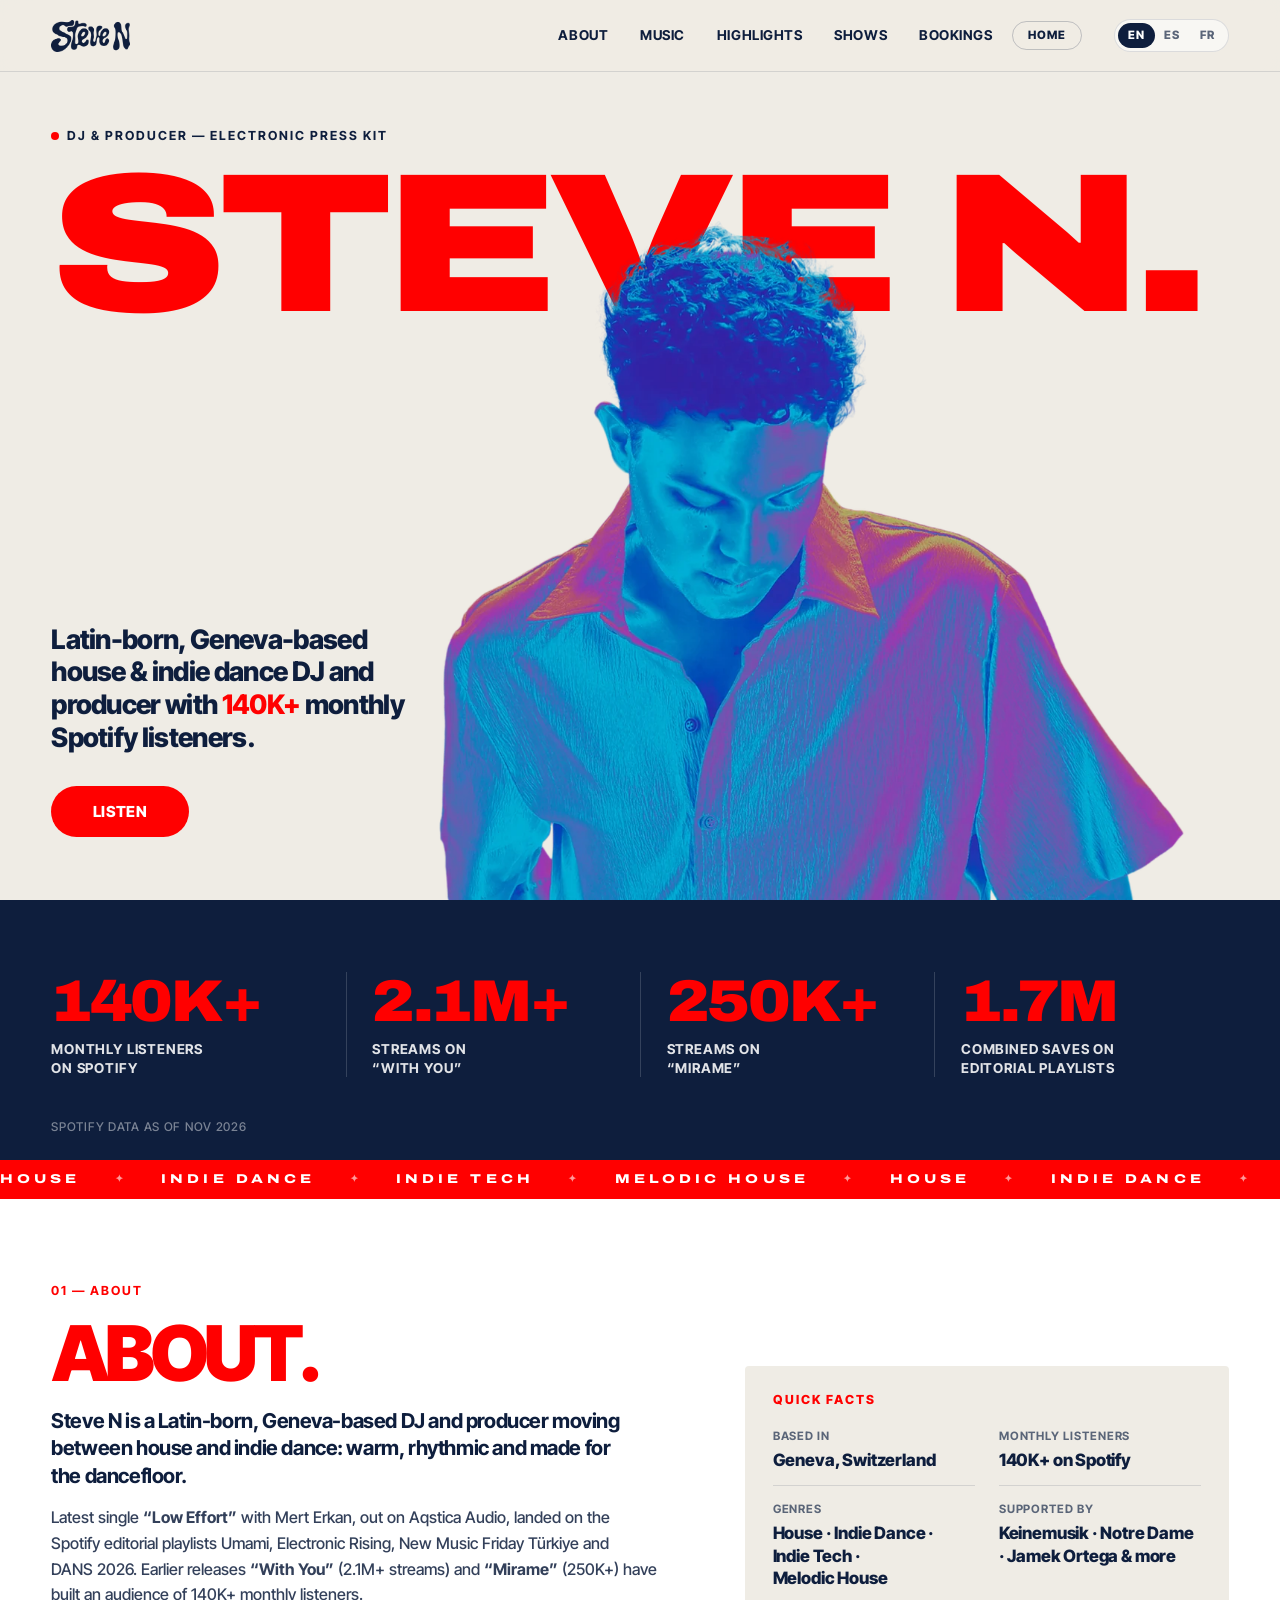
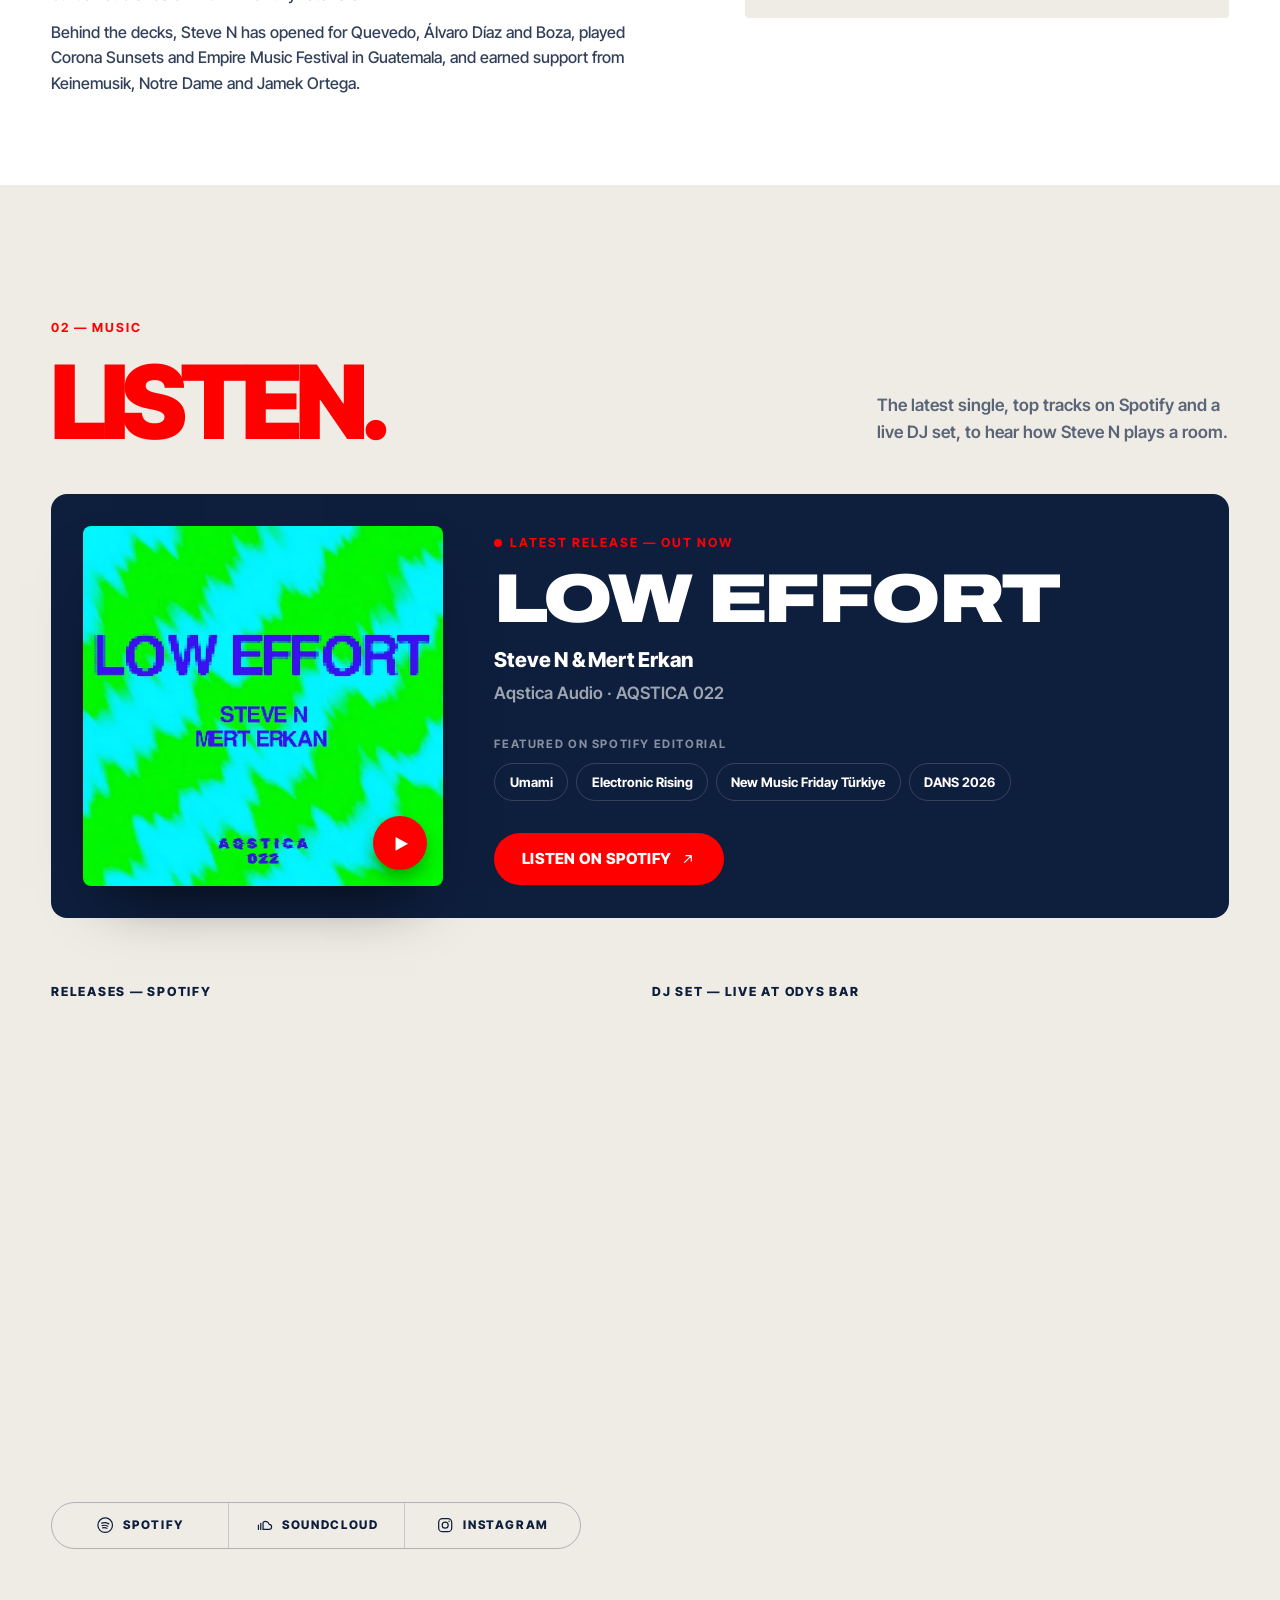
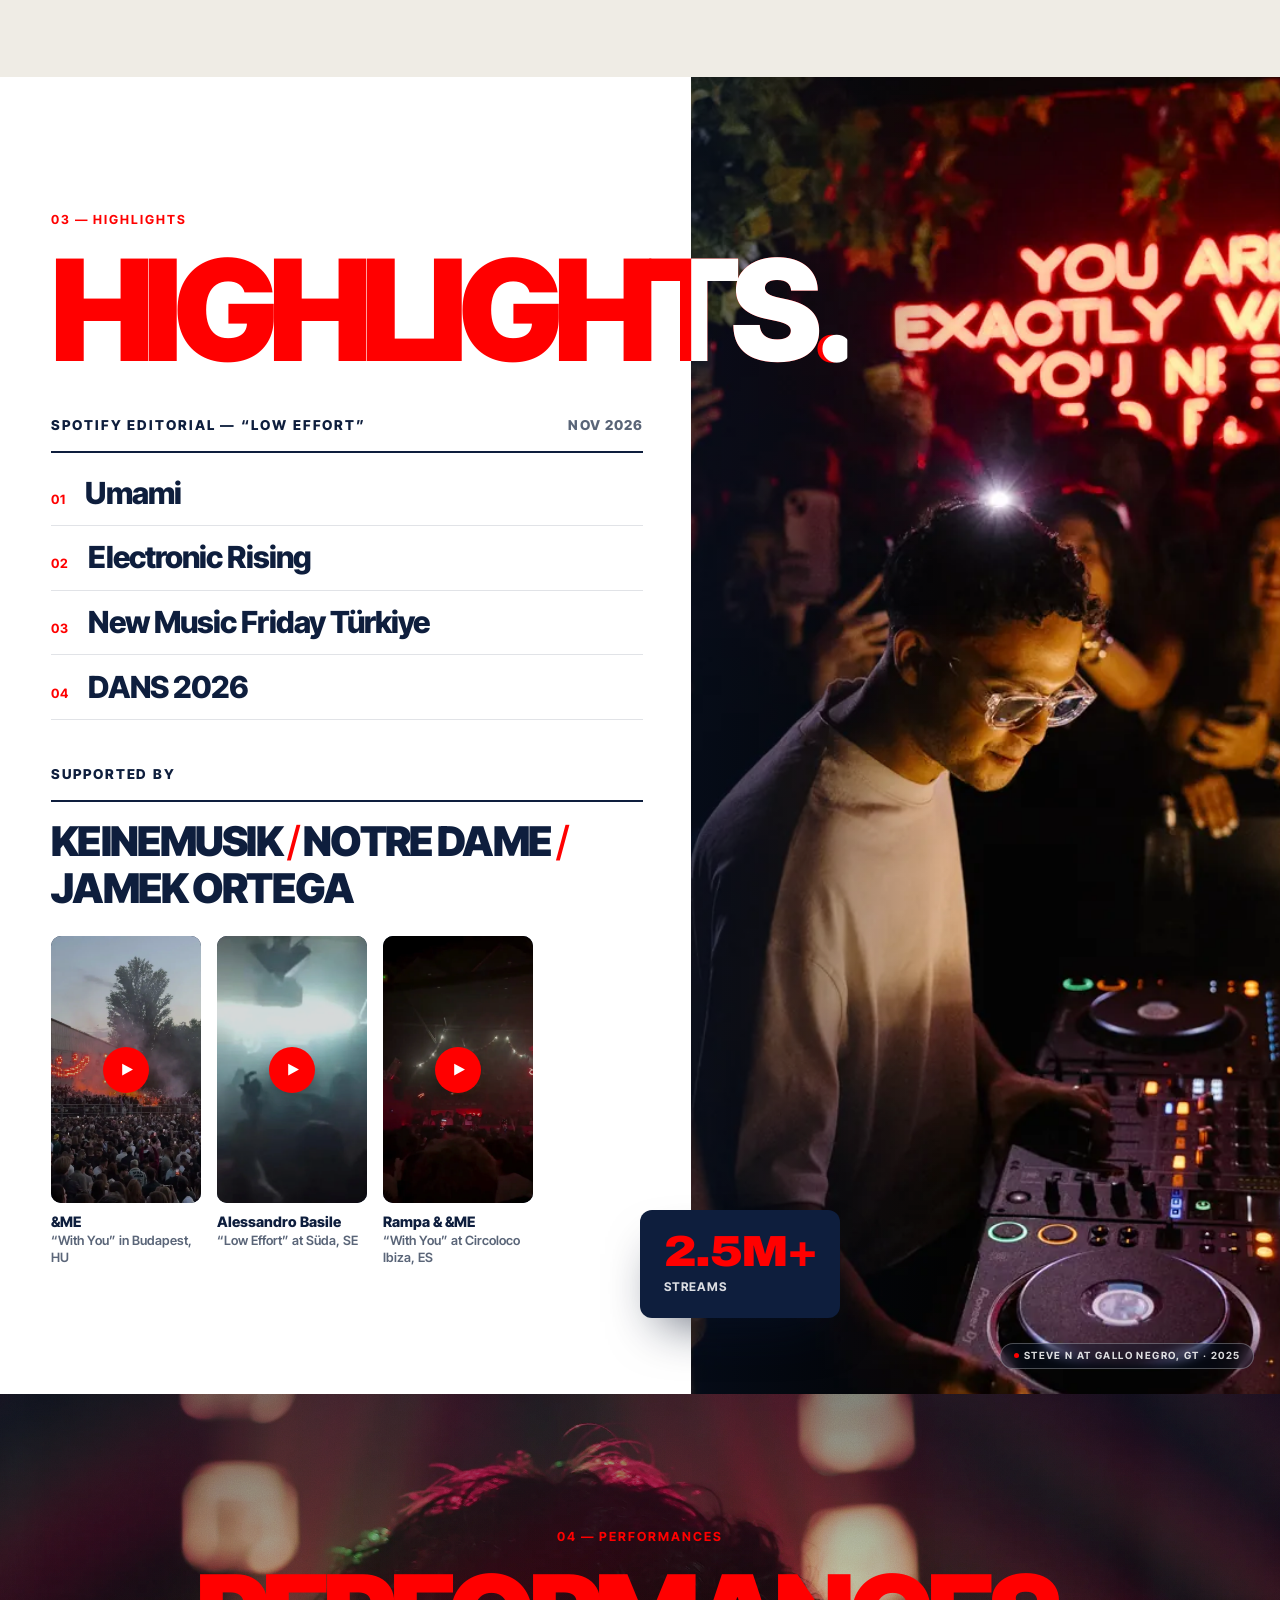
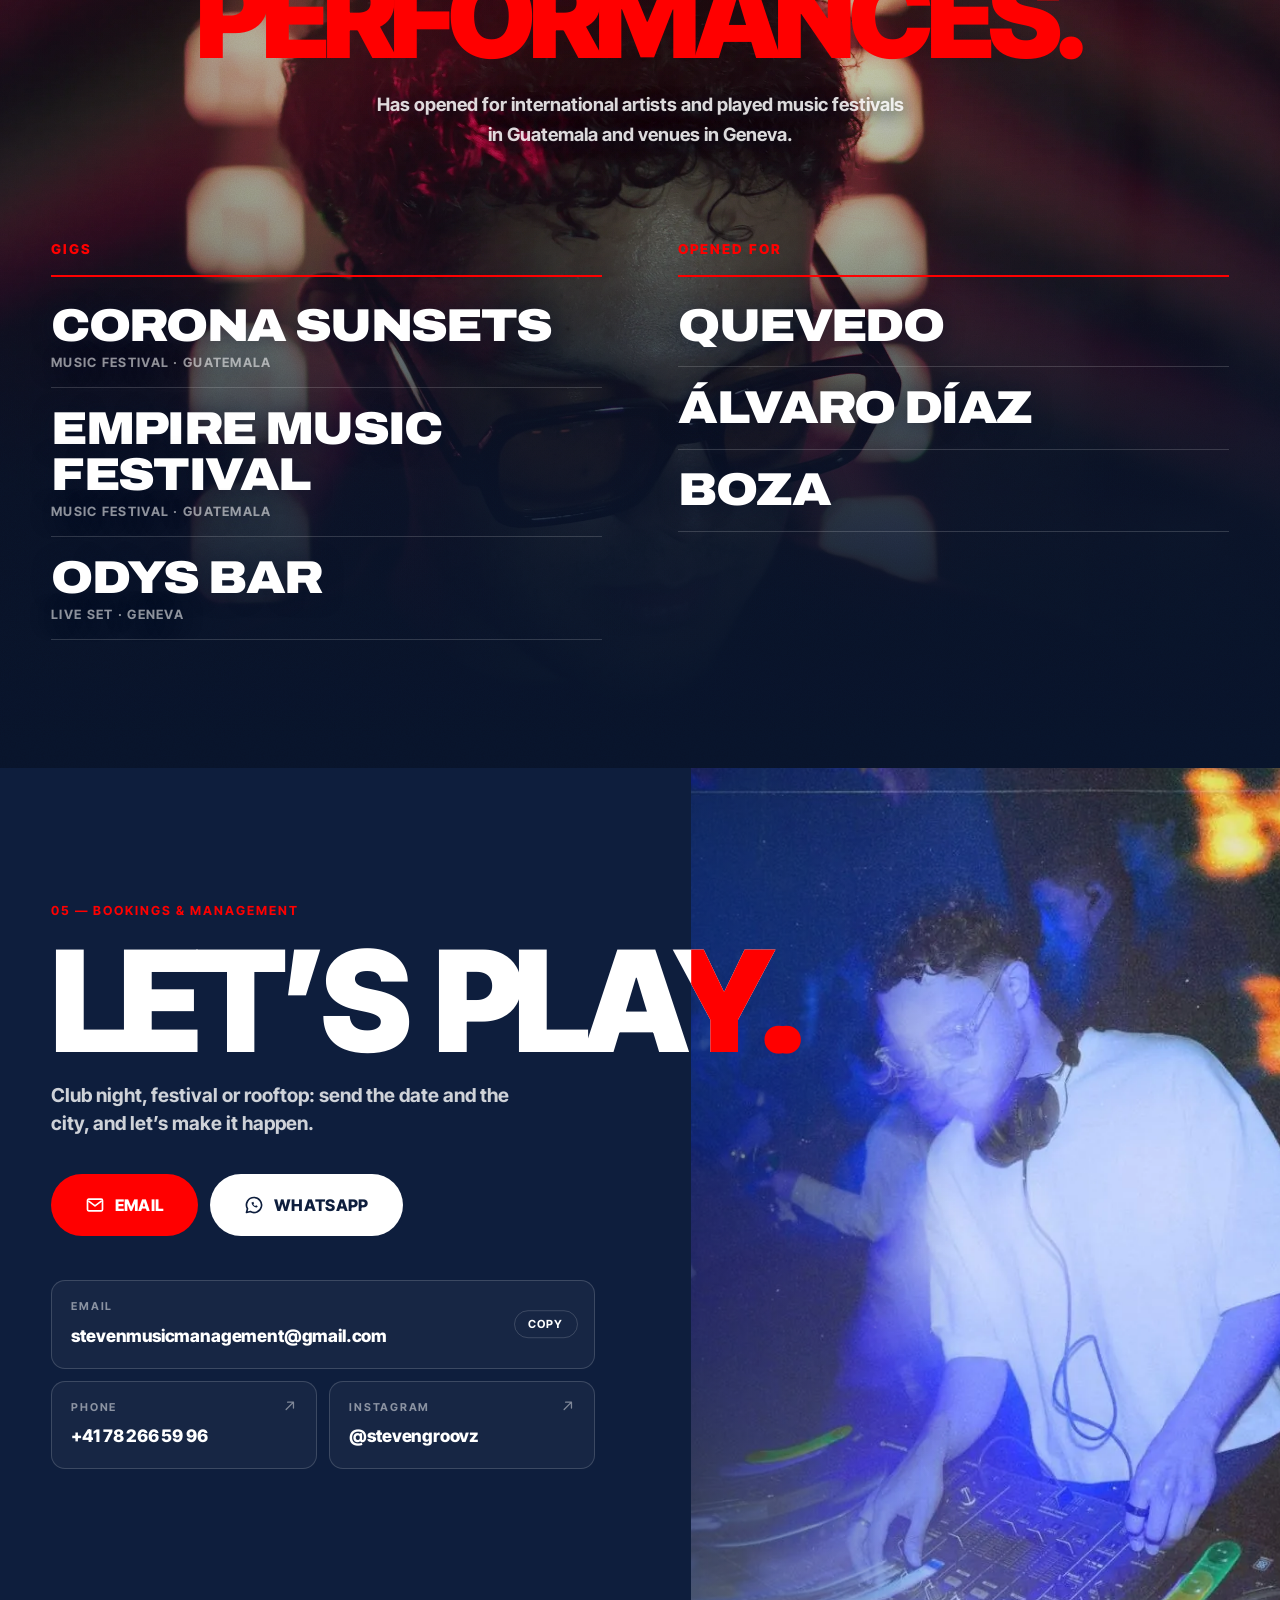
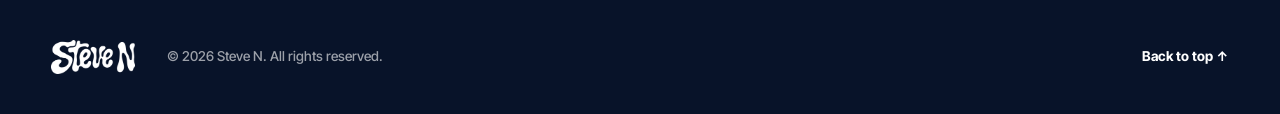
==== presskit/index.html @ b2707811 "Add files via upload" ====
<!doctype html>
<html lang="en">
<head>
  <meta charset="utf-8">
  <meta name="viewport" content="width=device-width, initial-scale=1">
  <title>Steve N — DJ &amp; Producer</title>
  <meta name="description" content="Steve N is a Latin-born, Geneva-based house &amp; indie dance DJ and producer with 140K+ monthly Spotify listeners. Press kit and bookings.">
  <meta name="theme-color" content="#0E1E3D">

  <!-- Social share preview -->
  <meta property="og:type" content="website">
  <meta property="og:title" content="Steve N — DJ &amp; Producer">
  <meta property="og:description" content="Latin-born, Geneva-based house &amp; indie dance DJ and producer. 140K+ monthly Spotify listeners. Bookings open.">
  <!-- After publishing, change og:image and twitter:image to the full address, e.g. https://your-domain.com/assets/img/og-steve-n.jpg -->
  <meta property="og:image" content="../assets/img/og-steve-n.jpg">
  <meta property="og:image:width" content="1200">
  <meta property="og:image:height" content="630">
  <meta name="twitter:card" content="summary_large_image">
  <meta name="twitter:image" content="../assets/img/og-steve-n.jpg">

  <link rel="icon" href="../favicon.ico" sizes="48x48">
  <link rel="icon" type="image/png" sizes="32x32" href="../assets/icons/favicon-32.png">
  <link rel="apple-touch-icon" href="../assets/icons/apple-touch-icon.png">

  <link rel="preconnect" href="https://fonts.googleapis.com">
  <link rel="preconnect" href="https://fonts.gstatic.com" crossorigin>
  <link href="https://fonts.googleapis.com/css2?family=Archivo:wdth,wght@100..125,800..900&family=Inter+Tight:wght@500;600;700;800;900&display=swap" rel="stylesheet">
  <!-- Start loading the hero photo right away (largest image on first screen) -->
  <link rel="preload" as="image" href="../assets/img/hero-cutout.webp"
        imagesrcset="../assets/img/hero-cutout-1000.webp 1000w, ../assets/img/hero-cutout-1400.webp 1400w, ../assets/img/hero-cutout.webp 1874w"
        imagesizes="(max-width: 900px) 92vw, 55vw" fetchpriority="high">
  <link rel="stylesheet" href="../css/style.css?v=33">
</head>
<body>

  <!-- ============ NAV ============ -->
  <header class="nav">
    <div class="nav__inner">
      <a href="#top" class="nav__logo" aria-label="Steve N — back to top">
        <img src="../assets/logo/steve-n-logo-navy.webp" alt="Steve N" width="480" height="194">
      </a>
      <nav class="nav__links" aria-label="Main">
        <a href="#about" data-i18n="nav.about">About</a>
        <a href="#music" data-i18n="nav.music">Music</a>
        <a href="#highlights" data-i18n="nav.highlights">Highlights</a>
        <a href="#performances" data-i18n="nav.shows">Shows</a>
        <a href="#booking" data-i18n="nav.booking">Bookings</a>
      </nav>
      <!-- Back to the fan homepage -->
      <a href="../" class="nav__pill" data-i18n="pk.home">Home</a>
      <!-- Language switcher (translations live in ../js/i18n.js) -->
      <div class="lang" role="group" aria-label="Language">
        <button type="button" data-lang="en" aria-pressed="true">EN</button>
        <button type="button" data-lang="es" aria-pressed="false">ES</button>
        <button type="button" data-lang="fr" aria-pressed="false">FR</button>
      </div>
    </div>
  </header>

  <main id="top">

    <!-- ============ HERO ============ -->
    <section class="hero">
      <div class="hero__inner">
        <p class="eyebrow hero__eyebrow" data-i18n="hero.eyebrow"><span class="dot"></span>DJ &amp; Producer — Electronic Press Kit</p>
        <h1 class="hero__title">Steve&nbsp;N<span class="red">.</span></h1>

        <!-- Transparent cut-out, sits in front of the name -->
        <img class="hero__photo" src="../assets/img/hero-cutout.webp"
             srcset="../assets/img/hero-cutout-1000.webp 1000w, ../assets/img/hero-cutout-1400.webp 1400w, ../assets/img/hero-cutout.webp 1874w"
             sizes="(max-width: 900px) 92vw, 55vw"
             alt="Portrait of Steve N" width="1874" height="1706" fetchpriority="high">

        <div class="hero__bottom">
          <div class="hero__copy">
            <p class="hero__lead" data-i18n="hero.lead">
              Latin-born, Geneva-based <strong>house &amp; indie dance</strong> DJ and producer
              with <span class="red">140K+</span> monthly Spotify listeners.
            </p>
            <div class="hero__ctas">
              <a href="#music" class="btn btn--red" data-i18n="hero.listen">Listen</a>
            </div>
          </div>
        </div>
      </div>
    </section>

    <!-- ============ KEY NUMBERS ============ -->
    <section class="stats" aria-label="Key numbers">
      <div class="container stats__grid">
        <div class="stat">
          <span class="stat__num">140K+</span>
          <span class="stat__label" data-i18n="stats.1">Monthly listeners on Spotify</span>
        </div>
        <div class="stat">
          <span class="stat__num">2.1M+</span>
          <span class="stat__label" data-i18n="stats.2">Streams on “With&nbsp;You”</span>
        </div>
        <div class="stat">
          <span class="stat__num">250K+</span>
          <span class="stat__label" data-i18n="stats.3">Streams on “Mirame”</span>
        </div>
        <div class="stat">
          <span class="stat__num">1.7M</span>
          <span class="stat__label" data-i18n="stats.4">Combined saves on editorial playlists</span>
        </div>
      </div>
      <p class="container stats__note" data-i18n="stats.note">Spotify data as of Nov 2026</p>
    </section>

    <!-- ============ MARQUEE (genres) — both groups must stay identical for a seamless loop ============ -->
    <div class="marquee" aria-hidden="true">
      <div class="marquee__track">
        <div class="marquee__group">
          <span>House</span><i>✦</i><span>Indie Dance</span><i>✦</i><span>Indie Tech</span><i>✦</i><span>Melodic House</span><i>✦</i>
          <span>House</span><i>✦</i><span>Indie Dance</span><i>✦</i><span>Indie Tech</span><i>✦</i><span>Melodic House</span><i>✦</i>
        </div>
        <div class="marquee__group">
          <span>House</span><i>✦</i><span>Indie Dance</span><i>✦</i><span>Indie Tech</span><i>✦</i><span>Melodic House</span><i>✦</i>
          <span>House</span><i>✦</i><span>Indie Dance</span><i>✦</i><span>Indie Tech</span><i>✦</i><span>Melodic House</span><i>✦</i>
        </div>
      </div>
    </div>

    <!-- ============ ABOUT ============ -->
    <section class="section section--white section--compact" id="about">
      <div class="container about">
        <div class="about__text reveal">
          <p class="eyebrow" data-i18n="about.eyebrow">01 — About</p>
          <h2 class="title" data-i18n="about.title">About<span class="red">.</span></h2>
          <p class="lead" data-i18n="about.lead">
            Steve N is a Latin-born, Geneva-based DJ and producer moving between
            house and indie dance: warm, rhythmic and made for the dancefloor.
          </p>
          <p data-i18n="about.p1">
            Latest single <strong>“Low Effort”</strong> with Mert Erkan, out on Aqstica Audio, landed on
            the Spotify editorial playlists Umami, Electronic Rising, New Music Friday Türkiye and
            DANS&nbsp;2026. Earlier releases <strong>“With You”</strong> (2.1M+ streams) and
            <strong>“Mirame”</strong> (250K+) have built an audience of 140K+ monthly listeners.
          </p>
          <p data-i18n="about.p2">
            Behind the decks, Steve N has opened for Quevedo, Álvaro Díaz and Boza, played
            Corona Sunsets and Empire Music Festival in Guatemala, and earned support from
            Keinemusik, Notre Dame and Jamek Ortega.
          </p>
        </div>

        <aside class="facts reveal" aria-label="Quick facts">
          <p class="facts__head" data-i18n="facts.head">Quick facts</p>
          <dl>
            <div><dt data-i18n="facts.based">Based in</dt><dd data-i18n="facts.basedV">Geneva, Switzerland</dd></div>
            <div><dt data-i18n="facts.listeners">Monthly listeners</dt><dd data-i18n="facts.listenersV">140K+ on Spotify</dd></div>
            <div><dt data-i18n="facts.genres">Genres</dt><dd>House · Indie&nbsp;Dance · Indie&nbsp;Tech · Melodic&nbsp;House</dd></div>
            <div><dt data-i18n="facts.support">Supported by</dt><dd data-i18n="facts.supportV">Keinemusik · Notre&nbsp;Dame · Jamek&nbsp;Ortega &amp;&nbsp;more</dd></div>
          </dl>
        </aside>
      </div>
    </section>

    <!-- ============ MUSIC ============ -->
    <section class="section section--cream" id="music">
      <div class="container">
        <div class="section-head reveal">
          <div>
            <p class="eyebrow" data-i18n="music.eyebrow">02 — Music</p>
            <h2 class="title" data-i18n="music.title">Listen<span class="red">.</span></h2>
          </div>
          <p class="section-head__aside" data-i18n="music.aside">The latest single, top tracks on Spotify and a live DJ set, to hear how Steve N plays a room.</p>
        </div>

        <!-- Latest release -->
        <article class="release reveal">
          <a class="release__art" href="https://open.spotify.com/track/1wea00ieN9teG7W91s9bau" target="_blank" rel="noopener" aria-label="Play “Low Effort” on Spotify">
            <img src="../assets/img/low-effort-artwork.webp" alt="“Low Effort” single artwork — Steve N, Mert Erkan, Aqstica 022" width="640" height="640" loading="lazy" decoding="async">
            <span class="release__play" aria-hidden="true"><svg viewBox="0 0 24 24"><path d="M3.5 2.65 20.5 12 3.5 21.35Z"/></svg></span>
          </a>
          <div class="release__info">
            <p class="eyebrow" data-i18n="rel.eyebrow"><span class="dot"></span>Latest release — Out now</p>
            <h3 class="release__title">Low Effort</h3>
            <p class="release__artists">Steve N &amp; Mert Erkan</p>
            <p class="release__label">Aqstica Audio · AQSTICA 022</p>
            <p class="release__k" data-i18n="rel.k">Featured on Spotify editorial</p>
            <ul class="release__playlists">
              <li>Umami</li>
              <li>Electronic Rising</li>
              <li>New Music Friday Türkiye</li>
              <li>DANS 2026</li>
            </ul>
            <a class="btn btn--red" href="https://open.spotify.com/track/1wea00ieN9teG7W91s9bau" target="_blank" rel="noopener" data-i18n="rel.btn">Listen on Spotify <svg class="arw" viewBox="0 0 24 24" aria-hidden="true"><path d="M7 17 17 7M9 7h8v8"/></svg></a>
          </div>
        </article>

        <div class="music__grid">
          <div class="embed reveal">
            <p class="embed__label" data-i18n="embed.spotify">Releases — Spotify</p>
            <iframe src="https://open.spotify.com/embed/artist/0he1A3HWxtr44Ifk21DNKH?utm_source=generator&amp;theme=0"
                    width="100%" height="452" frameborder="0" loading="lazy"
                    allow="autoplay; clipboard-write; encrypted-media; fullscreen; picture-in-picture"
                    title="Steve N on Spotify"></iframe>
          </div>

          <div class="embed reveal">
            <p class="embed__label" data-i18n="embed.dj">DJ set — Live at Odys Bar</p>
            <iframe src="https://w.soundcloud.com/player/?url=https%3A//soundcloud.com/stevengroovz/steve-n-live-set-odys-bar&amp;color=%23ff0000&amp;auto_play=false&amp;hide_related=true&amp;show_comments=false&amp;show_user=true&amp;show_reposts=false&amp;show_teaser=false&amp;visual=true"
                    width="100%" height="452" frameborder="0" scrolling="no" loading="lazy" allow="autoplay"
                    title="Steve N — Live set at Odys Bar (SoundCloud)"></iframe>
          </div>
        </div>

        <nav class="music__links reveal" aria-label="Steve N online">
          <a href="https://open.spotify.com/artist/0he1A3HWxtr44Ifk21DNKH" class="seg" target="_blank" rel="noopener"><svg class="seg__icon" viewBox="0 0 24 24" aria-hidden="true"><circle cx="12" cy="12" r="9.5"/><path d="M7.4 9.4c3.1-1 6.6-.7 9.3.9M8 12.5c2.5-.7 5.2-.5 7.4.8M8.6 15.4c2-.5 4-.3 5.7.6"/></svg><span>Spotify</span></a>
          <a href="https://soundcloud.com/stevengroovz" class="seg" target="_blank" rel="noopener"><svg class="seg__icon" viewBox="0 0 24 24" aria-hidden="true"><path d="M10.5 17.5h7.7a3.3 3.3 0 0 0 .3-6.6 5 5 0 0 0-8-2.6v9.2Z"/><path d="M7.5 9.5v8M4.5 12v5.5"/></svg><span>SoundCloud</span></a>
          <a href="https://www.instagram.com/stevengroovz/" class="seg" target="_blank" rel="noopener"><svg class="seg__icon" viewBox="0 0 24 24" aria-hidden="true"><rect x="3.5" y="3.5" width="17" height="17" rx="5"/><circle cx="12" cy="12" r="3.9"/><circle cx="17.1" cy="6.9" r=".9" fill="currentColor" stroke="none"/></svg><span>Instagram</span></a>
        </nav>
      </div>
    </section>

    <!-- ============ HIGHLIGHTS ============ -->
    <!-- Photo panel bleeds to the right edge with a parallax image; the title runs across onto it -->
    <section class="section section--white hl" id="highlights">
      <figure class="hl__photo">
        <span class="hl__frame">
          <img src="../assets/img/live-booth-1800.webp"
               srcset="../assets/img/live-booth-900.webp 900w, ../assets/img/live-booth-1800.webp 1800w"
               sizes="(max-width: 900px) 100vw, 70vw"
               alt="Steve N DJing under a red neon sign reading “You are exactly where you need to be”, crowd filming"
               width="1800" height="2700" loading="lazy" decoding="async">
        </span>
        <span class="hl__stamp" data-i18n="hl.stamp">Steve N at Gallo Negro, GT · 2025</span>
        <figcaption class="hl__badge">
          <strong>2.5M+</strong>
          <span data-i18n="hl.badge">Streams</span>
        </figcaption>
      </figure>

      <div class="container">
        <div class="hl__content">
          <p class="eyebrow" data-i18n="hl.eyebrow">03 — Highlights</p>
          <h2 class="title hl__title" data-text="Highlights." data-i18n="hl.title">Highlights<span class="red">.</span></h2>

          <div class="block reveal">
            <h3 class="block__title" data-i18n="hl.editorial">Spotify editorial — “Low Effort” <span>Nov 2026</span></h3>
            <ul class="playlist">
              <li><span class="playlist__n">01</span>Umami</li>
              <li><span class="playlist__n">02</span>Electronic Rising</li>
              <li><span class="playlist__n">03</span>New Music Friday Türkiye</li>
              <li><span class="playlist__n">04</span>DANS 2026</li>
            </ul>
          </div>

          <div class="block reveal">
            <h3 class="block__title" data-i18n="hl.supported">Supported by</h3>
            <p class="support">Keinemusik <i>/</i> Notre Dame <i>/</i> Jamek Ortega</p>

            <!-- Support clips: thumbnail only until clicked, then the YouTube player loads (privacy-enhanced) -->
            <div class="clips">
              <a class="clip" href="https://www.youtube.com/shorts/cYGQYgLRR3g" target="_blank" rel="noopener" data-yt="cYGQYgLRR3g">
                <span class="clip__media">
                  <img src="../assets/img/support-cYGQYgLRR3g.webp" alt="&amp;ME playing “With You” in Budapest, Hungary" width="540" height="960" loading="lazy" decoding="async">
                  <span class="clip__play" aria-hidden="true"><svg viewBox="0 0 24 24"><path d="M3.5 2.65 20.5 12 3.5 21.35Z"/></svg></span>
                </span>
                <span class="clip__cap"><strong>&amp;ME</strong><span data-i18n="clip.1">“With You” in Budapest, HU</span></span>
              </a>
              <a class="clip" href="https://www.youtube.com/shorts/UCE_h8wZhOk" target="_blank" rel="noopener" data-yt="UCE_h8wZhOk">
                <span class="clip__media">
                  <img src="../assets/img/support-UCE_h8wZhOk.webp" alt="Alessandro Basile playing “Low Effort” at Süda, Sweden" width="338" height="600" loading="lazy" decoding="async">
                  <span class="clip__play" aria-hidden="true"><svg viewBox="0 0 24 24"><path d="M3.5 2.65 20.5 12 3.5 21.35Z"/></svg></span>
                </span>
                <span class="clip__cap"><strong>Alessandro Basile</strong><span data-i18n="clip.2">“Low Effort” at Süda, SE</span></span>
              </a>
              <a class="clip" href="https://www.youtube.com/shorts/1cJCioYvgPY" target="_blank" rel="noopener" data-yt="1cJCioYvgPY">
                <span class="clip__media">
                  <img src="../assets/img/support-1cJCioYvgPY.webp" alt="Rampa and &amp;ME playing “With You” at the Circoloco opening in Ibiza, Spain" width="540" height="960" loading="lazy" decoding="async">
                  <span class="clip__play" aria-hidden="true"><svg viewBox="0 0 24 24"><path d="M3.5 2.65 20.5 12 3.5 21.35Z"/></svg></span>
                </span>
                <span class="clip__cap"><strong>Rampa &amp; &amp;ME</strong><span data-i18n="clip.3">“With You” at Circoloco Ibiza, ES</span></span>
              </a>
            </div>
          </div>
        </div>
      </div>
    </section>

    <!-- ============ PERFORMANCES ============ -->
    <section class="section performances" id="performances">
      <!-- Background: photo (DSC00738) under a navy gradient + film grain -->
      <div class="performances__bg" aria-hidden="true">
        <img src="../assets/img/perf-3200.webp"
             srcset="../assets/img/perf-1200.webp 1200w, ../assets/img/perf-3200.webp 3200w"
             sizes="100vw" alt="" width="3200" height="1800" loading="lazy" decoding="async">
      </div>
      <div class="container performances__inner">
        <div class="performances__head reveal">
          <p class="eyebrow eyebrow--light" data-i18n="perf.eyebrow">04 — Performances</p>
          <h2 class="title title--xl" data-i18n="perf.title">Performances<span class="red">.</span></h2>
          <p class="performances__lead" data-i18n="perf.lead">Has opened for international artists and played music festivals in Guatemala and venues in Geneva.</p>
        </div>

        <div class="performances__grid">
          <div class="reveal">
            <p class="performances__label" data-i18n="perf.gigs">Gigs</p>
            <ul class="bigList">
              <li>Corona Sunsets <small data-i18n="perf.fest">Music Festival · Guatemala</small></li>
              <li>Empire Music Festival <small data-i18n="perf.fest">Music Festival · Guatemala</small></li>
              <li>Odys Bar <small data-i18n="perf.odys">Live set · Geneva</small></li>
            </ul>
          </div>
          <div class="reveal">
            <p class="performances__label" data-i18n="perf.opened">Opened for</p>
            <ul class="bigList">
              <li>Quevedo</li>
              <li>Álvaro Díaz</li>
              <li>Boza</li>
            </ul>
          </div>
        </div>
      </div>
    </section>

    <!-- ============ BOOKING ============ -->
    <!-- Same concept as Highlights: parallax photo on the right, title crosses onto it and turns red -->
    <section class="section hl booking" id="booking">
      <figure class="hl__photo">
        <span class="hl__frame">
          <img src="../assets/img/contact.webp" alt="Steve N behind the decks, mid-mix" width="1137" height="1080" loading="lazy" decoding="async">
        </span>
      </figure>

      <div class="container">
        <div class="hl__content booking__content">
          <p class="eyebrow" data-i18n="book.eyebrow">05 — Bookings &amp; Management</p>
          <h2 class="title hl__title" data-text="Let’s play." data-i18n="book.title">Let’s play<span class="red">.</span></h2>
          <p class="booking__lead" data-i18n="book.lead">Club night, festival or rooftop: send the date and the city, and let’s make it happen.</p>

          <!-- Both open a pre-filled message: your mail app / WhatsApp chat -->
          <div class="booking__ctas">
            <a class="btn btn--red btn--lg" data-i18n-msg="mail" href="mailto:stevenmusicmanagement@gmail.com?subject=Booking%20inquiry%20%E2%80%94%20Steve%20N&amp;body=Hi%20Steve%20N%2C%0D%0A%0D%0AWe%27d%20love%20to%20have%20you%20play.%0D%0A%0D%0AEvent%20%2F%20venue%3A%20%0D%0ACity%20%26%20country%3A%20%0D%0ADate%3A%20%0D%0ASet%20time%20%26%20length%3A%20%0D%0ACapacity%3A%20%0D%0AOffer%20%2F%20budget%3A%20%0D%0A%0D%0AThanks%2C%0D%0A">
              <svg class="btn__icon" viewBox="0 0 24 24" aria-hidden="true"><path d="M3 6.5A1.5 1.5 0 0 1 4.5 5h15A1.5 1.5 0 0 1 21 6.5v11a1.5 1.5 0 0 1-1.5 1.5h-15A1.5 1.5 0 0 1 3 17.5v-11Z" fill="none" stroke="currentColor" stroke-width="2"/><path d="m4 7 8 6 8-6" fill="none" stroke="currentColor" stroke-width="2" stroke-linejoin="round"/></svg>
              <span data-i18n="book.email">Email</span>
            </a>
            <a class="btn btn--light btn--lg" data-i18n-msg="wa" href="https://wa.me/41782665996?text=Hi%20Steve%20N%2C%20we%27d%20love%20to%20have%20you%20play%21%0A%0AEvent%20%2F%20venue%3A%20%0ACity%3A%20%0ADate%3A%20" target="_blank" rel="noopener">
              <svg class="btn__icon" viewBox="0 0 24 24" aria-hidden="true"><path d="M12 3a9 9 0 0 0-7.8 13.5L3 21l4.6-1.2A9 9 0 1 0 12 3Z" fill="none" stroke="currentColor" stroke-width="2" stroke-linejoin="round"/><path d="M9 8.5c0 3.6 2.9 6.5 6.5 6.5l1-1.6-2-1-1 .9a4 4 0 0 1-2.3-2.3l.9-1-1-2-1.6 1Z" fill="currentColor"/></svg>
              WhatsApp
            </a>
          </div>

          <div class="ctiles">
            <div class="ctile ctile--wide">
              <span class="ctile__k" data-i18n="book.email">Email</span>
              <a class="ctile__v" href="mailto:stevenmusicmanagement@gmail.com">stevenmusicmanagement@gmail.com</a>
              <button type="button" class="ctile__copy copy" data-copy="stevenmusicmanagement@gmail.com" data-i18n="copy">Copy</button>
            </div>
            <a class="ctile" href="tel:+41782665996">
              <span class="ctile__k" data-i18n="tile.phone">Phone</span>
              <span class="ctile__v">+41 78 266 59 96</span>
              <span class="ctile__arrow" aria-hidden="true"><svg class="arw" viewBox="0 0 24 24" aria-hidden="true"><path d="M7 17 17 7M9 7h8v8"/></svg></span>
            </a>
            <a class="ctile" href="https://www.instagram.com/stevengroovz/" target="_blank" rel="noopener">
              <span class="ctile__k">Instagram</span>
              <span class="ctile__v">@stevengroovz</span>
              <span class="ctile__arrow" aria-hidden="true"><svg class="arw" viewBox="0 0 24 24" aria-hidden="true"><path d="M7 17 17 7M9 7h8v8"/></svg></span>
            </a>
          </div>
        </div>
      </div>
    </section>
  </main>

  <!-- ============ FOOTER ============ -->
  <footer class="footer">
    <div class="container footer__inner">
      <img src="../assets/logo/steve-n-logo-white.webp" alt="Steve N" class="footer__logo" width="480" height="194" loading="lazy" decoding="async">
      <p data-i18n="footer.rights">© 2026 Steve N. All rights reserved.</p>
      <a href="#top" class="footer__top" data-i18n="footer.top">Back to top ↑</a>
    </div>
  </footer>

  <script src="../js/i18n.js?v=11"></script>
  <script>
    // Safety net: any link to another website always opens in a new tab
    document.querySelectorAll('a[href^="http"]').forEach(function (a) {
      if (a.host !== location.host) { a.target = '_blank'; a.rel = 'noopener'; }
    });

    // Support clips: swap the thumbnail for the YouTube player on click
    // (without JavaScript the link simply opens the Short on YouTube)
    document.querySelectorAll('.clip[data-yt]').forEach(function (clip) {
      clip.addEventListener('click', function (e) {
        if (clip.classList.contains('is-playing')) { e.preventDefault(); return; }
        e.preventDefault();
        var frame = document.createElement('iframe');
        frame.src = 'https://www.youtube-nocookie.com/embed/' + clip.dataset.yt + '?autoplay=1&playsinline=1&rel=0&modestbranding=1';
        frame.title = clip.querySelector('img').alt;
        frame.allow = 'autoplay; encrypted-media; picture-in-picture; fullscreen';
        frame.allowFullscreen = true;
        var media = clip.querySelector('.clip__media');
        media.querySelector('img').remove();
        media.appendChild(frame);
        clip.classList.add('is-playing');
      });
    });

    // Copy-email button (optional enhancement — the site works without it)
    document.querySelectorAll('.copy').forEach(function (btn) {
      btn.addEventListener('click', function () {
        if (!navigator.clipboard) return;
        navigator.clipboard.writeText(btn.dataset.copy).then(function () {
          var L = window.snLabel || function (k, d) { return d; };
          btn.textContent = L('copied', 'Copied');
          setTimeout(function () { btn.textContent = L('copy', 'Copy'); }, 1800);
        });
      });
    });
  </script>
</body>
</html>
---- css/style.css ----
/* =========================================================
   STEVE N — Electronic Press Kit
   Colors: white / cream, dark blue, red
   ========================================================= */

:root {
  --cream: #EFECE5;      /* matches the press-kit slides */
  --white: #FFFFFF;
  --navy: #0E1E3D;
  --navy-deep: #081329;
  --navy-soft: #1B2D52;
  --red: #FF0000;
  --red-dark: #D60000;
  --ink-muted: #5A6578;
  --line: rgba(14, 30, 61, .12);
  --line-light: rgba(255, 255, 255, .16);

  --font-display: "Archivo", "Arial Black", sans-serif;
  --font: "Inter Tight", "Helvetica Neue", Arial, sans-serif;

  --gutter: clamp(16px, 4vw, 56px);
  --max: 1320px;
  --nav-h: 72px;
  --radius: 4px;
}

*, *::before, *::after { box-sizing: border-box; }

html { scroll-behavior: smooth; scroll-padding-top: var(--nav-h); }
@media (prefers-reduced-motion: reduce) { html { scroll-behavior: auto; } }

body {
  margin: 0;
  background: var(--white);
  color: var(--navy);
  font-family: var(--font);
  font-weight: 500;
  font-size: 1.0625rem;
  line-height: 1.6;
  -webkit-font-smoothing: antialiased;
  text-rendering: optimizeLegibility;
}

img { display: block; max-width: 100%; height: auto; }
a { color: inherit; }
ul { list-style: none; margin: 0; padding: 0; }
figure { margin: 0; }
p { margin: 0 0 1em; }
strong { font-weight: 700; }

.red { color: var(--red); }

.container {
  width: 100%;
  max-width: var(--max);
  margin: 0 auto;
  padding: 0 var(--gutter);
}

/* ---------- Type ---------- */
.eyebrow {
  display: inline-flex;
  align-items: center;
  gap: .6em;
  margin: 0 0 1.25rem;
  font-size: .78rem;
  font-weight: 700;
  letter-spacing: .16em;
  text-transform: uppercase;
  color: var(--red);
}
.eyebrow--light { color: var(--red); }

.dot {
  width: 8px; height: 8px;
  border-radius: 50%;
  background: var(--red);
  box-shadow: 0 0 0 0 rgba(255, 0, 0, .6);
  animation: pulse 2s infinite;
}
@keyframes pulse {
  70% { box-shadow: 0 0 0 10px rgba(255, 0, 0, 0); }
  100% { box-shadow: 0 0 0 0 rgba(255, 0, 0, 0); }
}

.title {
  margin: 0 0 2rem;
  font-family: var(--font);
  font-weight: 900;
  font-size: clamp(3rem, 8vw, 7rem);
  line-height: .86;
  letter-spacing: -.065em;
  text-transform: uppercase;
  color: var(--red);
}
.title > .red { color: var(--red); margin-left: -.03em; }
.title--xl { font-size: clamp(2.4rem, 9vw, 8.5rem); }

.lead {
  font-size: clamp(1.25rem, 2vw, 1.6rem);
  line-height: 1.35;
  font-weight: 700;
  letter-spacing: -.02em;
}

/* ---------- Buttons ---------- */
.btn {
  display: inline-flex;
  align-items: center;
  justify-content: center;
  gap: .6em;
  padding: 1rem 1.6rem;
  border: 2px solid transparent;
  border-radius: 999px;
  font-family: var(--font);
  font-size: .95rem;
  font-weight: 800;
  letter-spacing: .02em;
  text-decoration: none;
  text-transform: uppercase;
  line-height: 1;
  cursor: pointer;
  transition: background .2s, color .2s, border-color .2s, transform .2s;
}
.btn:hover { transform: translateY(-2px); }
.btn span { transition: transform .2s; }
.btn:hover span { transform: translateX(3px); }

.btn--red { background: var(--red); color: var(--white); }
.btn--red:hover { background: var(--red-dark); }


.btn--lg { padding: 1.2rem 2rem; font-size: 1rem; }

:focus-visible { outline: 3px solid var(--red); outline-offset: 3px; }

/* ---------- Nav ---------- */
.nav {
  position: fixed;
  inset: 0 0 auto;
  z-index: 50;
  height: var(--nav-h);
  background: rgba(239, 236, 229, .82);
  backdrop-filter: saturate(160%) blur(14px);
  -webkit-backdrop-filter: saturate(160%) blur(14px);
  border-bottom: 1px solid var(--line);
}
.nav__inner {
  height: 100%;
  max-width: var(--max);
  margin: 0 auto;
  padding: 0 var(--gutter);
  display: flex;
  align-items: center;
  gap: 2rem;
}
.nav__logo img { height: 32px; width: auto; }
.nav__links {
  display: flex;
  gap: 2rem;
  margin-left: auto;
}
.nav__links a {
  position: relative;
  font-size: .85rem;
  font-weight: 700;
  letter-spacing: .04em;
  text-transform: uppercase;
  text-decoration: none;
}
.nav__links a::after {
  content: "";
  position: absolute;
  left: 0; right: 0; bottom: -4px;
  height: 2px;
  background: var(--red);
  transform: scaleX(0);
  transform-origin: left;
  transition: transform .25s;
}
.nav__links a:hover::after { transform: scaleX(1); }

/* Small outlined link next to the language switcher (Press kit ↔ Home); stays visible on phones */
.nav__pill {
  flex: none;
  padding: .5rem .9rem;
  border: 1px solid rgba(14, 30, 61, .22);
  border-radius: 999px;
  font-size: .72rem;
  font-weight: 800;
  letter-spacing: .1em;
  line-height: 1;
  text-transform: uppercase;
  text-decoration: none;
  white-space: nowrap;
  transition: border-color .2s, color .2s, background .2s;
}
.nav__pill:hover { border-color: var(--red); color: var(--red); }
.nav__links + .nav__pill { margin-left: -.75rem; }   /* sit a little closer to the last link */

/* Language switcher (EN / ES / FR) */
.lang {
  display: flex;
  flex: none;
  padding: 3px;
  border: 1px solid var(--line);
  border-radius: 999px;
  background: rgba(255, 255, 255, .55);
}
.lang button {
  padding: .42rem .62rem;
  border: 0;
  border-radius: 999px;
  background: transparent;
  color: var(--ink-muted);
  font: 800 .72rem/1 var(--font);
  letter-spacing: .08em;
  cursor: pointer;
  transition: background .2s, color .2s;
}
.lang button:hover { color: var(--navy); }
.lang button[aria-pressed="true"] { background: var(--navy); color: var(--white); }

/* ---------- Hero ---------- */
.hero {
  --hero-pad: clamp(2rem, 6vh, 4.5rem);
  /* "STEVE N." is ~5.8em wide: size it to always fill the container exactly */
  --title-fs: calc((min(100vw, var(--max)) - 2 * var(--gutter)) / 5.95);
  position: relative;
  min-height: 100svh;
  padding-top: var(--nav-h);
  background: var(--cream);
  overflow: hidden;
  isolation: isolate;
}
.hero__inner {
  position: relative;
  max-width: var(--max);
  min-height: calc(100svh - var(--nav-h));
  margin: 0 auto;
  padding: var(--hero-pad) var(--gutter) clamp(2.5rem, 7vh, 5rem);
  display: flex;
  flex-direction: column;
}
.hero__eyebrow { color: var(--navy); }
.hero__title {
  position: relative;
  z-index: 1;
  margin: 0;
  font-family: var(--font-display);
  font-weight: 900;
  font-stretch: 125%;
  font-variation-settings: "wdth" 125;
  font-size: var(--title-fs);
  line-height: .8;
  letter-spacing: -.035em;
  text-transform: uppercase;
  color: var(--red);
  white-space: nowrap;
}
.hero__bottom {
  margin-top: auto;
  position: relative;
  z-index: 3;
}
.hero__copy { max-width: 24rem; }
.hero__lead {
  font-size: clamp(1.3rem, 2.1vw, 1.75rem);
  font-weight: 800;
  line-height: 1.22;
  letter-spacing: -.025em;
  margin-bottom: 2rem;
}
.hero__lead strong { font-weight: 800; }
.hero__ctas { display: flex; flex-wrap: wrap; gap: .75rem; }
.hero__ctas .btn { padding-inline: 2.5rem; }   /* single button: a little wider */

/* Transparent cut-out that sits IN FRONT of the name: the top of the hair
   starts partway down the letters (--photo-overlap = share of the letters left uncovered). */
.hero__photo {
  --photo-overlap: .28;
  --photo-top: calc(var(--hero-pad) + 2.5rem + var(--title-fs) * var(--photo-overlap));
  position: absolute;
  z-index: 2;
  top: var(--photo-top);
  left: calc(50% + 7vw);  /* = 57% of the screen width */
  height: calc(100% - var(--photo-top));
  width: auto;
  max-width: none;
  transform: translateX(-39%);  /* centres the head (39% across the image) on "left" */
  pointer-events: none;
}

/* ---------- Stats ---------- */
.stats {
  background: var(--navy);
  color: var(--white);
  padding: clamp(3rem, 6vw, 4.5rem) 0 1.5rem;
}
.stats__grid {
  display: grid;
  grid-template-columns: repeat(4, 1fr);
}
.stat {
  display: flex;
  flex-direction: column;
  gap: .6rem;
  padding: 0 clamp(1rem, 2vw, 2rem);
  border-left: 1px solid var(--line-light);
}
.stat:first-child { border-left: 0; padding-left: 0; }
.stat__num {
  font-family: var(--font-display);
  font-weight: 900;
  font-stretch: 110%;
  font-variation-settings: "wdth" 110;
  font-size: clamp(2.4rem, 4.6vw, 4rem);
  line-height: 1;
  letter-spacing: -.04em;
  color: var(--red);
}
.stat__label {
  max-width: 12em;
  font-size: .85rem;
  font-weight: 700;
  letter-spacing: .06em;
  line-height: 1.35;
  text-transform: uppercase;
  color: rgba(255, 255, 255, .88);
}
.stats__note {
  margin: 2.5rem auto 0;
  font-size: .75rem;
  letter-spacing: .06em;
  text-transform: uppercase;
  color: rgba(255, 255, 255, .45);
}

/* ---------- Marquee ---------- */
.marquee {
  --marquee-gap: clamp(1.5rem, 3vw, 2.75rem);
  overflow: hidden;
  background: var(--red);
  color: var(--white);
  padding: .8rem 0;
}
.marquee__track {
  display: flex;
  width: max-content;
  animation: marquee 45s linear infinite;
}
.marquee__group {
  display: flex;
  align-items: center;
  gap: var(--marquee-gap);
  padding-right: var(--marquee-gap);  /* keeps spacing even where the two groups meet */
  font-family: var(--font-display);
  font-weight: 800;
  font-stretch: 125%;
  font-variation-settings: "wdth" 125;
  font-size: clamp(.78rem, 1vw, .9rem);
  line-height: 1;
  letter-spacing: .32em;
  text-transform: uppercase;
  white-space: nowrap;
}
.marquee__group span { margin-right: -.32em; }  /* cancel trailing letter-spacing so gaps are even */
.marquee__group i { font-style: normal; font-size: .75em; letter-spacing: 0; opacity: .6; }
@keyframes marquee { to { transform: translateX(-50%); } }
@media (prefers-reduced-motion: reduce) { .marquee__track { animation: none; } }

/* ---------- Sections ---------- */
.section { padding: clamp(5rem, 10vw, 9rem) 0; }
.section--white { background: var(--white); }
.section--cream { background: var(--cream); }

.section-head {
  display: flex;
  justify-content: space-between;
  align-items: flex-end;
  gap: 2rem;
  margin-bottom: 3rem;
}
.section-head .title { margin-bottom: 0; }
.section-head__aside {
  max-width: 22rem;
  margin: 0;
  color: var(--ink-muted);
  font-weight: 600;
}

/* ---------- About ---------- */
.section--compact { padding: clamp(3.5rem, 6vw, 5.5rem) 0; }

.about {
  display: grid;
  grid-template-columns: 1.3fr 1fr;
  gap: clamp(2rem, 5vw, 5rem);
  align-items: center;
}
.about .title { margin-bottom: 1.25rem; font-size: clamp(2.6rem, 6vw, 5rem); }
.about__text .lead {
  margin-bottom: 1rem;
  max-width: 36rem;
  font-size: clamp(1.15rem, 1.6vw, 1.4rem);
}
.about__text p:not(.eyebrow):not(.lead) {
  max-width: 38rem;
  margin-bottom: .75em;
  font-size: 1rem;
  color: #33405A;
}

.facts {
  padding: 1.5rem 1.75rem 1.75rem;
  background: var(--cream);
  border-radius: var(--radius);
}
.facts__head {
  margin: 0 0 .25rem;
  font-size: .78rem;
  font-weight: 800;
  letter-spacing: .16em;
  text-transform: uppercase;
  color: var(--red);
}
/* 2 × 2 grid of facts */
.facts dl {
  display: grid;
  grid-template-columns: 1fr 1fr;
  column-gap: 1.5rem;
  margin: 0;
}
.facts dl div { padding: .85rem 0; border-bottom: 1px solid var(--line); }
.facts dl div:nth-last-child(-n+2) { border-bottom: 0; padding-bottom: 0; }   /* no trailing divider */
.facts dt {
  margin-bottom: .2rem;
  font-size: .72rem;
  font-weight: 700;
  letter-spacing: .08em;
  text-transform: uppercase;
  color: var(--ink-muted);
}
.facts dd { margin: 0; font-weight: 800; line-height: 1.35; letter-spacing: -.01em; }

/* ---------- Music ---------- */
/* Latest release card */
.release {
  display: grid;
  grid-template-columns: minmax(220px, 360px) 1fr;
  gap: clamp(1.5rem, 4vw, 3.5rem);
  align-items: center;
  margin-bottom: clamp(2.5rem, 5vw, 4rem);
  padding: clamp(1.25rem, 2.5vw, 2rem);
  background: var(--navy);
  color: var(--white);
  border-radius: 16px;
}
.release__art {
  position: relative;
  display: block;
  aspect-ratio: 1;
  overflow: hidden;
  border-radius: 8px;
  box-shadow: 0 30px 60px -28px rgba(0, 0, 0, .7);
}
.release__art img { width: 100%; height: 100%; object-fit: cover; transition: transform .6s ease; }
.release__art:hover img { transform: scale(1.04); }
.release__play {
  position: absolute;
  right: 1rem; bottom: 1rem;
  display: grid;
  place-items: center;
  width: 54px; height: 54px;
  padding-left: 3px;
  border-radius: 50%;
  background: var(--red);
  color: var(--white);
  font-size: 1.1rem;
  box-shadow: 0 10px 24px -8px rgba(0, 0, 0, .6);
  transition: transform .2s;
}
.release__art:hover .release__play { transform: scale(1.08); }
.release__info .eyebrow { margin-bottom: 1rem; }
.release__title {
  margin: 0 0 .9rem;
  font-family: var(--font-display);
  font-weight: 900;
  font-stretch: 125%;
  font-variation-settings: "wdth" 125;
  font-size: clamp(2.3rem, 5.4vw, 4.6rem);
  line-height: .88;
  letter-spacing: -.035em;
  text-transform: uppercase;
}
.release__artists { margin: 0 0 .2rem; font-size: clamp(1.1rem, 1.6vw, 1.35rem); font-weight: 800; letter-spacing: -.01em; }
.release__label { margin: 0 0 1.75rem; font-weight: 600; color: rgba(255, 255, 255, .6); }
.release__k {
  margin: 0 0 .6rem;
  font-size: .72rem;
  font-weight: 700;
  letter-spacing: .14em;
  text-transform: uppercase;
  color: rgba(255, 255, 255, .5);
}
.release__playlists { display: flex; flex-wrap: wrap; gap: .5rem; margin-bottom: 2rem; }
.release__playlists li {
  padding: .45rem .9rem;
  border: 1px solid var(--line-light);
  border-radius: 999px;
  font-size: .82rem;
  font-weight: 700;
}

.music__grid {
  display: grid;
  grid-template-columns: 1fr 1fr;
  gap: 1.5rem;
}
.embed__label {
  margin: 0 0 .75rem;
  font-size: .78rem;
  font-weight: 800;
  letter-spacing: .14em;
  text-transform: uppercase;
}
.embed iframe { display: block; width: 100%; border: 0; border-radius: 12px; }

/* Thin drawn arrow (replaces the ↗ glyph everywhere) */
.arw {
  width: 1em; height: 1em; flex: none;
  fill: none; stroke: currentColor; stroke-width: 1.75;
  stroke-linecap: round; stroke-linejoin: round;
  vertical-align: -.12em;
  transition: transform .25s ease, color .25s ease;
}
.btn .arw { width: 1.05em; height: 1.05em; }

/* Profile links: one compact button group (outlined pill split in three) */
.music__links {
  display: inline-grid;
  grid-auto-flow: column;
  grid-auto-columns: 1fr;
  margin-top: 2.25rem;
  border: 1.5px solid rgba(14, 30, 61, .28);
  border-radius: 999px;
  overflow: hidden;
}
.seg {
  display: flex;
  align-items: center;
  justify-content: center;
  gap: .55rem;
  padding: .8rem 1.6rem;
  font-size: .74rem;
  font-weight: 800;
  letter-spacing: .14em;
  text-transform: uppercase;
  text-decoration: none;
  color: var(--navy);
  white-space: nowrap;
  transition: background .2s, color .2s;
}
.seg + .seg { border-left: 1.5px solid rgba(14, 30, 61, .18); }
.seg__icon {
  width: 1.15rem; height: 1.15rem; flex: none;
  fill: none; stroke: currentColor; stroke-width: 1.6;
  stroke-linecap: round; stroke-linejoin: round;
  transition: color .2s;
}
.seg:hover { background: var(--navy); color: var(--cream); }
.seg:hover .seg__icon { color: var(--red); }

/* ---------- Highlights ---------- */
/* Photo panel: absolutely placed on the right, full section height, bleeding off the edge */
.hl {
  --hl-photo-w: 46cqw;            /* cqw = % of this section's width (excludes the scrollbar) */
  container-type: inline-size;
  position: relative;
  overflow: clip;   /* clip (not hidden) so scroll-linked animations follow the page scroll */
  min-height: 52rem;
}
.hl__photo {
  position: absolute;
  top: 0; right: 0; bottom: 0;
  width: var(--hl-photo-w);
  margin: 0;
}
.hl__frame {
  position: absolute;
  inset: 0;
  overflow: hidden;
  background: var(--navy-deep);
  view-timeline: --hl-photo block;
}
.hl__frame img {
  position: absolute;
  left: 0; top: -10%;
  width: 100%;
  height: 120%;          /* extra height = room for the parallax movement */
  object-fit: cover;
  object-position: center 30%;
}
/* darken the left edge slightly so the red title reads where it crosses onto the photo */
.hl__frame::after {
  content: "";
  position: absolute;
  inset: 0;
  background: linear-gradient(90deg, rgba(8, 19, 41, .55) 0%, rgba(8, 19, 41, 0) 45%);
}
/* Parallax: the photo drifts slower than the page while scrolling (modern browsers) */
@supports (animation-timeline: view()) {
  @media (prefers-reduced-motion: no-preference) {
    .hl__frame img {
      animation: hl-parallax linear both;
      animation-timeline: --hl-photo;
      animation-range: cover;
    }
    @keyframes hl-parallax {
      from { transform: translateY(-7%); }
      to   { transform: translateY(7%); }
    }
  }
}
.hl__badge {
  position: absolute;
  z-index: 2;
  left: calc(-1 * clamp(2rem, 4vw, 3.5rem));   /* straddles the photo edge */
  bottom: clamp(2.5rem, 6vw, 5rem);
  max-width: 15.5rem;
  padding: 1.25rem 1.5rem 1.35rem;
  background: var(--navy);
  color: var(--white);
  border-radius: 12px;
  box-shadow: 0 24px 50px -20px rgba(8, 19, 41, .65);
}
.hl__badge strong {
  display: block;
  margin-bottom: .35rem;
  font-family: var(--font-display);
  font-weight: 900;
  font-stretch: 115%;
  font-variation-settings: "wdth" 115;
  font-size: clamp(2rem, 3.4vw, 2.9rem);
  line-height: 1;
  letter-spacing: -.04em;
  color: var(--red);
}
.hl__badge span {
  display: block;
  font-size: .75rem;
  font-weight: 700;
  line-height: 1.4;
  letter-spacing: .08em;
  text-transform: uppercase;
  color: rgba(255, 255, 255, .85);
}

/* Small location stamp in the photo corner */
.hl__stamp {
  position: absolute;
  z-index: 2;
  right: clamp(1rem, 2vw, 1.75rem);
  bottom: clamp(1rem, 2vw, 1.75rem);
  display: inline-flex;
  align-items: center;
  gap: .5em;
  padding: .45rem .8rem;
  border: 1px solid rgba(255, 255, 255, .28);
  border-radius: 999px;
  background: rgba(8, 19, 41, .38);
  -webkit-backdrop-filter: blur(6px);
          backdrop-filter: blur(6px);
  color: rgba(255, 255, 255, .85);
  font-size: .62rem;
  font-weight: 700;
  letter-spacing: .14em;
  line-height: 1;
  text-transform: uppercase;
  white-space: nowrap;
}
.hl__stamp::before {
  content: "";
  width: 5px; height: 5px;
  border-radius: 50%;
  background: var(--red);
}

.hl__content {
  position: relative;
  z-index: 3;
  /* everything left of the photo, minus a 3rem gap */
  width: calc(100cqw - var(--hl-photo-w) - 3rem - max(0px, (100cqw - var(--max)) / 2) - var(--gutter));
}
/* Oversized title that runs across onto the photo (like STEVE N. in the hero) */
.hl__title {
  position: relative;
  width: max-content;   /* box = full text width so the white copy lines up */
  margin-bottom: .25rem;
  font-size: clamp(3.2rem, 11vw, 10rem);
  white-space: nowrap;
  word-spacing: .12em;   /* the tight letter-spacing would otherwise swallow the space */
}
/* White copy of the title, visible only where it sits over the photo */
.hl__title::after {
  content: attr(data-text);
  content: attr(data-text) / "";
  position: absolute;
  inset: 0;
  color: var(--white);
  pointer-events: none;
  clip-path: inset(0 0 0 calc(100cqw - var(--hl-photo-w) - max(0px, (100cqw - var(--max)) / 2) - var(--gutter)));
}
.block { margin-top: 2.75rem; }
.block__title {
  display: flex;
  justify-content: space-between;
  align-items: baseline;
  margin: 0 0 .5rem;
  padding-bottom: .9rem;
  border-bottom: 2px solid var(--navy);
  font-size: .85rem;
  font-weight: 800;
  letter-spacing: .14em;
  text-transform: uppercase;
}
.block__title span { color: var(--ink-muted); letter-spacing: .08em; }

.playlist li {
  display: flex;
  align-items: baseline;
  gap: 1.25rem;
  padding: .85rem 0;
  border-bottom: 1px solid var(--line);
  font-size: clamp(1.3rem, 2.4vw, 1.9rem);
  font-weight: 800;
  letter-spacing: -.03em;
  line-height: 1.2;
}
.playlist__n {
  font-size: .8rem;
  font-weight: 700;
  letter-spacing: .05em;
  color: var(--red);
}

.support {
  margin: 1rem 0 0;
  font-size: clamp(1.6rem, 3.2vw, 2.6rem);
  font-weight: 900;
  line-height: 1.15;
  letter-spacing: -.045em;
  text-transform: uppercase;
}
.support i { font-style: normal; color: var(--red); font-weight: 500; }

/* Support clips (small vertical videos under "Supported by") */
.clips {
  display: grid;
  grid-template-columns: repeat(3, minmax(0, 150px));
  gap: 1rem;
  margin-top: 1.5rem;
}
.clip { display: block; text-decoration: none; }
.clip__media {
  position: relative;
  display: block;
  aspect-ratio: 9 / 16;
  overflow: hidden;
  border-radius: 10px;
  background: var(--navy);
}
.clip__media img, .clip__media iframe {
  position: absolute;
  inset: 0;
  width: 100%;
  height: 100%;
  border: 0;
  object-fit: cover;
}
.clip__media img { transition: transform .6s ease, filter .3s; filter: brightness(.85); }
.clip:hover .clip__media img { transform: scale(1.05); filter: brightness(1); }
.clip__play {
  position: absolute;
  left: 50%; top: 50%;
  display: grid;
  place-items: center;
  width: 46px; height: 46px;
  padding-left: 3px;
  border-radius: 50%;
  background: var(--red);
  color: var(--white);
  font-size: .95rem;
  transform: translate(-50%, -50%);
  box-shadow: 0 10px 24px -8px rgba(0, 0, 0, .6);
  transition: transform .2s;
}
.clip:hover .clip__play { transform: translate(-50%, -50%) scale(1.1); }
.clip.is-playing .clip__play { display: none; }
/* Play triangle drawn as SVG (the ▶ character turns into an emoji on iPhone); same size as the old glyph */
.release__play svg, .clip__play svg, .disc__play svg { display: block; width: 1em; height: 1em; fill: currentColor; }
.clip__cap {
  display: block;
  margin-top: .6rem;
  font-size: .8rem;
  font-weight: 600;
  line-height: 1.35;
  color: var(--ink-muted);
}
.clip__cap strong { display: block; font-size: .9rem; font-weight: 800; color: var(--navy); }

/* ---------- Performances ---------- */
.performances {
  position: relative;
  overflow: clip;
  background: var(--navy-deep);
  color: var(--white);
}
.performances__bg {
  position: absolute;
  inset: 0;
  z-index: 0;          /* own stacking layer, so the veil + grain stay behind the text */
  overflow: hidden;
  view-timeline: --perf block;
}
.performances__bg img {
  position: absolute;
  inset: 0;
  width: 100%;
  height: 100%;
  object-fit: cover;
  object-position: center 30%;
  filter: saturate(1.05) contrast(1.05);
}
/* Navy veil: lighter around the top/centre (title), heavier where the lists sit */
.performances__bg::before {
  content: "";
  position: absolute;
  inset: 0;
  z-index: 1;
  background:
    radial-gradient(ellipse 75% 65% at 50% 32%, rgba(8, 19, 41, 0) 0%, rgba(8, 19, 41, .55) 100%),
    linear-gradient(180deg, rgba(8, 19, 41, .35) 0%, rgba(8, 19, 41, .12) 22%, rgba(8, 19, 41, .3) 45%, rgba(8, 19, 41, .78) 70%, var(--navy-deep) 97%);
}
/* Film grain texture */
.performances__bg::after {
  content: "";
  position: absolute;
  inset: 0;
  z-index: 2;
  background-image: url("data:image/svg+xml,%3Csvg xmlns='http://www.w3.org/2000/svg' width='220' height='220'%3E%3Cfilter id='n'%3E%3CfeTurbulence type='fractalNoise' baseFrequency='.85' numOctaves='3' stitchTiles='stitch'/%3E%3CfeColorMatrix values='0 0 0 0 1 0 0 0 0 1 0 0 0 0 1 0 0 0 .55 0'/%3E%3C/filter%3E%3Crect width='100%25' height='100%25' filter='url(%23n)'/%3E%3C/svg%3E");
  background-size: 220px;
  opacity: .22;
  mix-blend-mode: overlay;
}
/* Slow zoom-out as the section scrolls into view */
@supports (animation-timeline: view()) {
  @media (prefers-reduced-motion: no-preference) {
    .performances__bg img {
      animation: perf-zoom linear both;
      animation-timeline: --perf;
      animation-range: entry 0% cover 60%;
    }
    @keyframes perf-zoom {
      from { transform: scale(1.18); }
      to   { transform: scale(1.02); }
    }
  }
}
.performances__inner { position: relative; z-index: 1; }
.performances__head { text-align: center; margin: 0 auto clamp(3.5rem, 7vw, 6rem); }
.performances__head .title { margin-bottom: 1.5rem; }
.performances__lead {
  text-shadow: 0 2px 16px rgba(8, 19, 41, .75);
  max-width: 34rem;
  margin: 0 auto;
  font-size: 1.15rem;
  font-weight: 700;
  color: rgba(255, 255, 255, .85);
}

.performances__grid {
  display: grid;
  grid-template-columns: 1fr 1fr;
  gap: clamp(2rem, 6vw, 6rem);
}
.performances__label {
  margin: 0 0 .5rem;
  padding-bottom: .9rem;
  border-bottom: 2px solid var(--red);
  font-size: .85rem;
  font-weight: 800;
  letter-spacing: .14em;
  text-transform: uppercase;
  color: var(--red);
}
.bigList li {
  text-shadow: 0 2px 20px rgba(8, 19, 41, .6);
  display: flex;
  flex-direction: column;
  align-items: flex-start;
  gap: .5rem;
  padding: 1.1rem 0;
  border-bottom: 1px solid var(--line-light);
  font-family: var(--font-display);
  font-weight: 900;
  font-stretch: 112%;
  font-variation-settings: "wdth" 112;
  font-size: clamp(1.8rem, 3.6vw, 3rem);
  line-height: 1;
  letter-spacing: -.035em;
  text-transform: uppercase;
  transition: color .2s, padding-left .25s;
}
.bigList li:hover { color: var(--red); padding-left: .5rem; }
.bigList small {
  font-family: var(--font);
  font-size: .8rem;
  font-weight: 700;
  letter-spacing: .1em;
  color: rgba(255, 255, 255, .55);
}

/* ---------- Booking ---------- */
/* Reuses the Highlights layout (.hl): parallax photo right, title crossing onto it */
.booking { background: var(--navy); color: var(--white); }
.booking .hl__title { color: var(--white); }
.booking .hl__title::after { color: var(--red); }        /* letters turn red over the photo */
.booking .hl__frame img { object-position: 70% 30%; }   /* keep the DJ in frame */

.booking__lead {
  max-width: 30rem;
  margin: 1.25rem 0 2.25rem;
  font-size: clamp(1.1rem, 1.5vw, 1.3rem);
  font-weight: 700;
  line-height: 1.45;
  color: rgba(255, 255, 255, .8);
}
.booking__ctas { display: flex; flex-wrap: wrap; gap: .75rem; margin-bottom: 2.75rem; }
.btn__icon { width: 1.25em; height: 1.25em; flex: none; }
.btn--light { background: var(--white); color: var(--navy); }
.btn--light:hover { background: var(--cream); }

/* Contact tiles */
.ctiles {
  display: grid;
  grid-template-columns: 1fr 1fr;
  gap: .75rem;
  max-width: 34rem;
}
.ctile {
  position: relative;
  display: flex;
  flex-direction: column;
  gap: .4rem;
  min-width: 0;
  padding: 1.05rem 1.2rem 1.15rem;
  border: 1px solid var(--line-light);
  border-radius: 14px;
  background: rgba(255, 255, 255, .04);
  color: var(--white);
  text-decoration: none;
  transition: border-color .25s, background .25s, transform .25s;
}
.ctile--wide { grid-column: 1 / -1; }
a.ctile:hover, .ctile--wide:hover {
  border-color: rgba(255, 0, 0, .55);
  background: rgba(255, 255, 255, .07);
  transform: translateY(-2px);
}
.ctile__k {
  font-size: .68rem;
  font-weight: 700;
  letter-spacing: .16em;
  text-transform: uppercase;
  color: rgba(255, 255, 255, .5);
}
.ctile__v {
  font-size: clamp(1rem, 1.35vw, 1.15rem);
  font-weight: 800;
  letter-spacing: -.01em;
  color: var(--white);
  text-decoration: none;
  overflow-wrap: anywhere;
}
.ctile--wide .ctile__v { padding-right: 4.5rem; }
.ctile__arrow {
  position: absolute;
  top: .95rem; right: 1.1rem;
  font-weight: 800;
  color: rgba(255, 255, 255, .45);
  transition: color .2s, transform .2s;
}
a.ctile:hover .ctile__arrow { color: var(--red); transform: translate(2px, -2px); }
.ctile__arrow .arw { width: 1.1rem; height: 1.1rem; display: block; }
.ctile__copy {
  position: absolute;
  top: 50%; right: 1rem;
  transform: translateY(-50%);
  padding: .45rem .85rem;
  border: 1px solid var(--line-light);
  border-radius: 999px;
  background: transparent;
  color: var(--white);
  font: 700 .7rem/1 var(--font);
  letter-spacing: .1em;
  text-transform: uppercase;
  cursor: pointer;
  transition: background .2s, color .2s, border-color .2s;
}
.ctile__copy:hover { background: var(--white); border-color: var(--white); color: var(--navy); }

/* ---------- Footer ---------- */
.footer {
  background: var(--navy-deep);
  color: rgba(255, 255, 255, .6);
  padding: 2.5rem 0;
  font-size: .85rem;
}
.footer__inner { display: flex; align-items: center; gap: 2rem; }
.footer__inner p { margin: 0; }
.footer__logo { height: 34px; width: auto; }
.footer__top { margin-left: auto; text-decoration: none; font-weight: 700; color: var(--white); }
.footer__top:hover { color: var(--red); }

/* ---------- Scroll reveal (modern browsers only) ---------- */
@supports (animation-timeline: view()) {
  @media (prefers-reduced-motion: no-preference) {
    .reveal {
      animation: reveal linear both;
      animation-timeline: view();
      animation-range: entry 0% entry 35%;
    }
    @keyframes reveal {
      from { opacity: 0; transform: translateY(40px); }
      to { opacity: 1; transform: none; }
    }
  }
}

/* =========================================================
   Responsive
   ========================================================= */
@media (max-width: 1080px) {
  .nav__links { gap: 1.4rem; }
}

@media (max-width: 900px) {
  .music__links { display: grid; width: 100%; margin-top: 1.75rem; }
  .seg { padding: .75rem .4rem; gap: .4rem; font-size: .64rem; letter-spacing: .08em; }
  .seg__icon { width: 1rem; height: 1rem; }
  :root { --nav-h: 64px; }
  .nav__links { display: none; }
  .nav__inner { justify-content: space-between; gap: .6rem; }
  .nav__pill { margin-left: auto !important; padding: .48rem .75rem; font-size: .66rem; }
  .nav__logo img { height: 28px; }

  /* Mobile "magazine cover": hair overlaps the name, the torso fades into the
     background and the intro text + buttons sit on top of the fade. */
  .hero { min-height: 0; }
  .hero__inner { min-height: 0; padding-bottom: 2.75rem; }
  .hero__photo {
    position: relative;
    top: auto;
    left: auto;
    transform: none;
    height: auto;
    width: min(100%, 520px);
    margin: calc(var(--title-fs) * -.42) auto 0;
    -webkit-mask-image: linear-gradient(to bottom, #000 42%, rgba(0,0,0,.35) 68%, transparent 86%);
            mask-image: linear-gradient(to bottom, #000 42%, rgba(0,0,0,.35) 68%, transparent 86%);
  }
  .hero__bottom { margin-top: clamp(-9rem, -24vw, -5rem); }

  .stats__grid { grid-template-columns: 1fr 1fr; row-gap: 2.5rem; }
  .stat:nth-child(3) { border-left: 0; padding-left: 0; }

  .about { grid-template-columns: 1fr; }

  /* Highlights on mobile: full-bleed photo on top, fading out, title overlapping its bottom */
  .hl { min-height: 0; padding-top: 0; }
  .hl__photo { position: relative; top: auto; right: auto; bottom: auto; width: 100%; aspect-ratio: 4 / 5; }
  .hl__frame {
    -webkit-mask-image: linear-gradient(to bottom, #000 55%, transparent 100%);
            mask-image: linear-gradient(to bottom, #000 55%, transparent 100%);
  }
  .hl__frame::after, .hl__title::after { display: none; }
  .hl__badge {
    left: auto; right: var(--gutter);
    top: calc(var(--gutter) + 2.6rem); bottom: auto;   /* below the location stamp */
    padding: .9rem 1.1rem 1rem;
    max-width: 11.5rem;
  }
  .hl__badge strong { font-size: 1.9rem; }
  .hl__stamp { right: auto; left: var(--gutter); bottom: auto; top: var(--gutter); font-size: .56rem; }
  .hl__badge span { font-size: .66rem; }
  .hl__content { width: auto; margin-top: calc(-1 * clamp(5rem, 22vw, 9rem)); }
  .clips { grid-template-columns: repeat(3, minmax(0, 1fr)); gap: .75rem; }
  .booking .hl__content { margin-top: calc(-1 * clamp(4rem, 18vw, 7rem)); }

  .release { grid-template-columns: 1fr; }
  .release__art { max-width: 420px; }
  .music__grid { grid-template-columns: 1fr; }
  .performances__grid { grid-template-columns: 1fr; }
  .section-head { flex-direction: column; align-items: flex-start; }

}

@media (max-width: 560px) {
  body { font-size: 1rem; }
  .facts { padding: 1.25rem 1.25rem 1.5rem; }
  .facts dl { column-gap: 1rem; }
  .block__title { flex-direction: column; align-items: flex-start; gap: .3rem; }
  .booking__ctas .btn { flex: 1; padding-inline: 1rem; }
  .ctile { padding: .9rem 1rem 1rem; }
  .ctile__v { font-size: .95rem; }
  .ctile--wide .ctile__v { padding-right: 0; font-size: .92rem; }
  .ctile__copy { top: .7rem; transform: none; padding: .35rem .7rem; }   /* sits beside the label, not the address */
  .facts dl div:nth-child(n+3) { grid-column: 1 / -1; }  /* Genres + Played with full width */
  .facts dl div:nth-last-child(2) { border-bottom: 1px solid var(--line); padding-bottom: .85rem; }

  .footer__inner { flex-direction: column; align-items: flex-start; gap: 1rem; }
  .footer__top { margin-left: 0; }
}
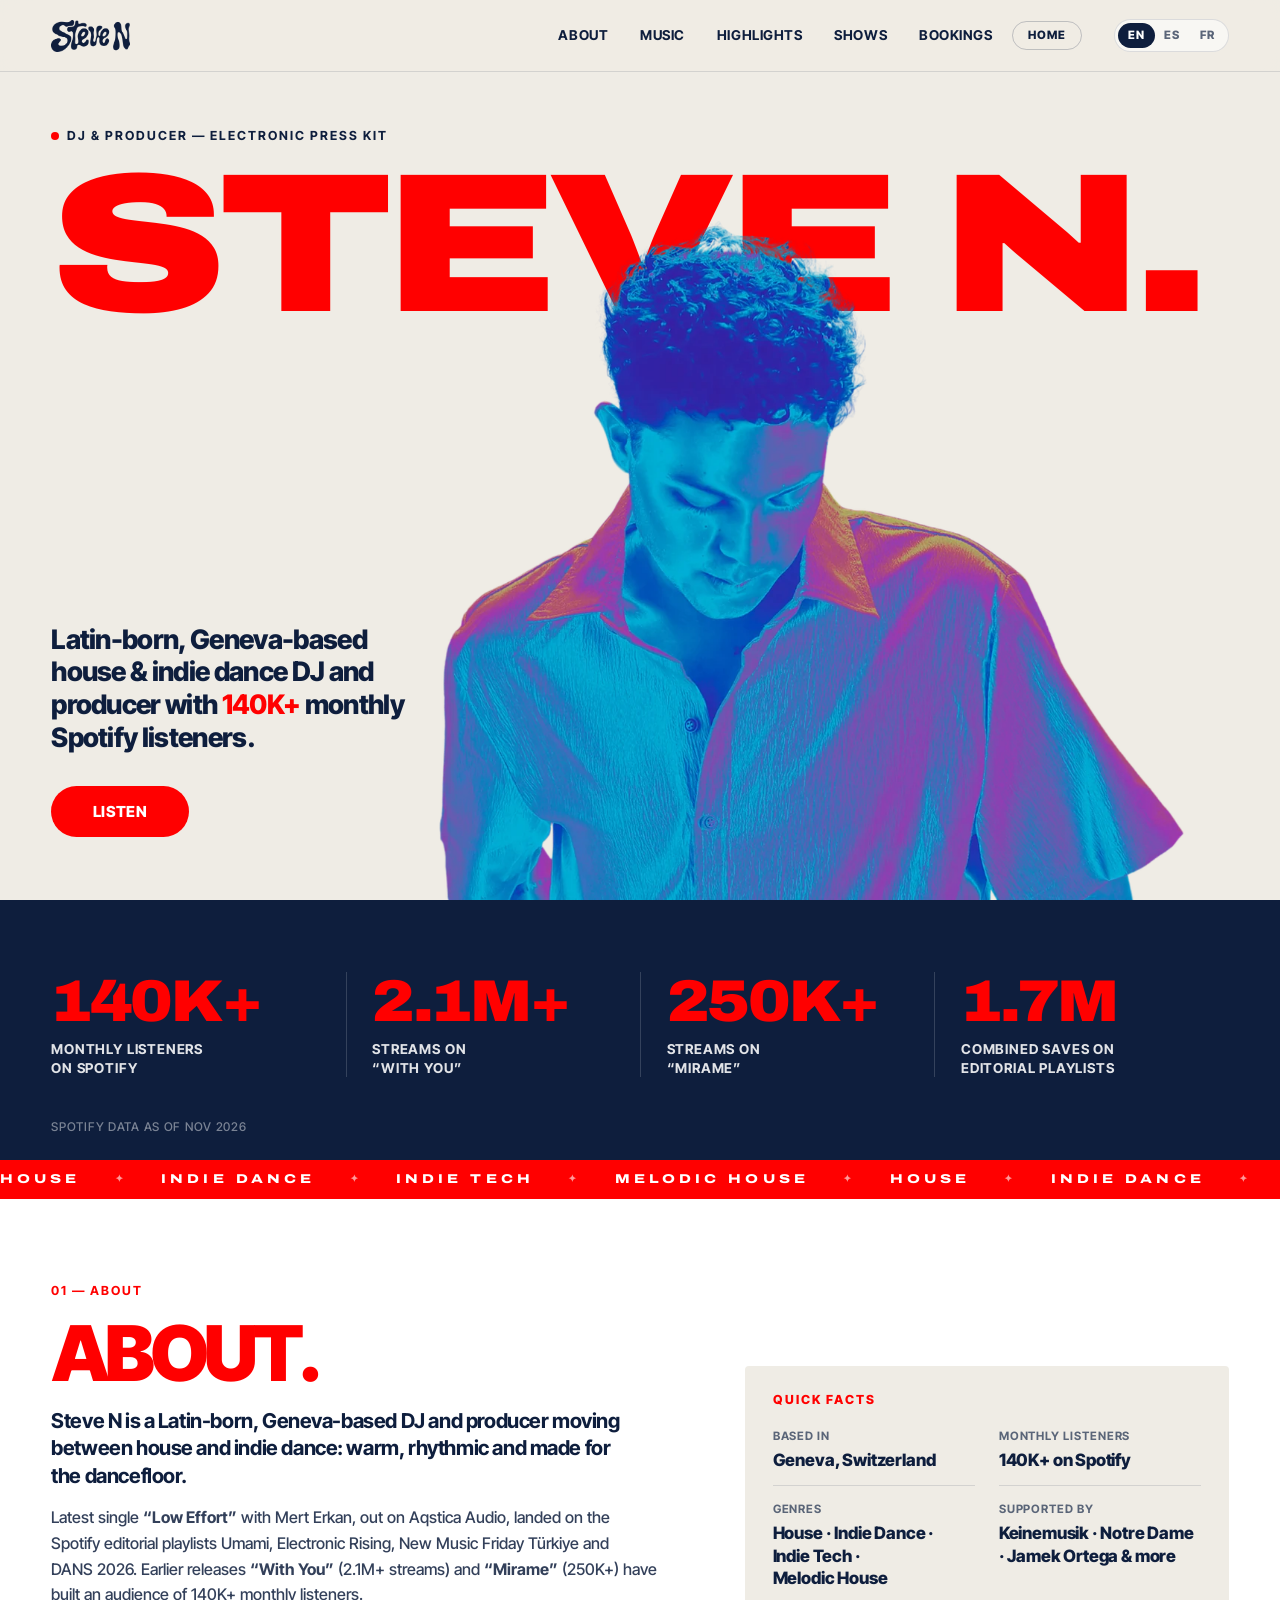
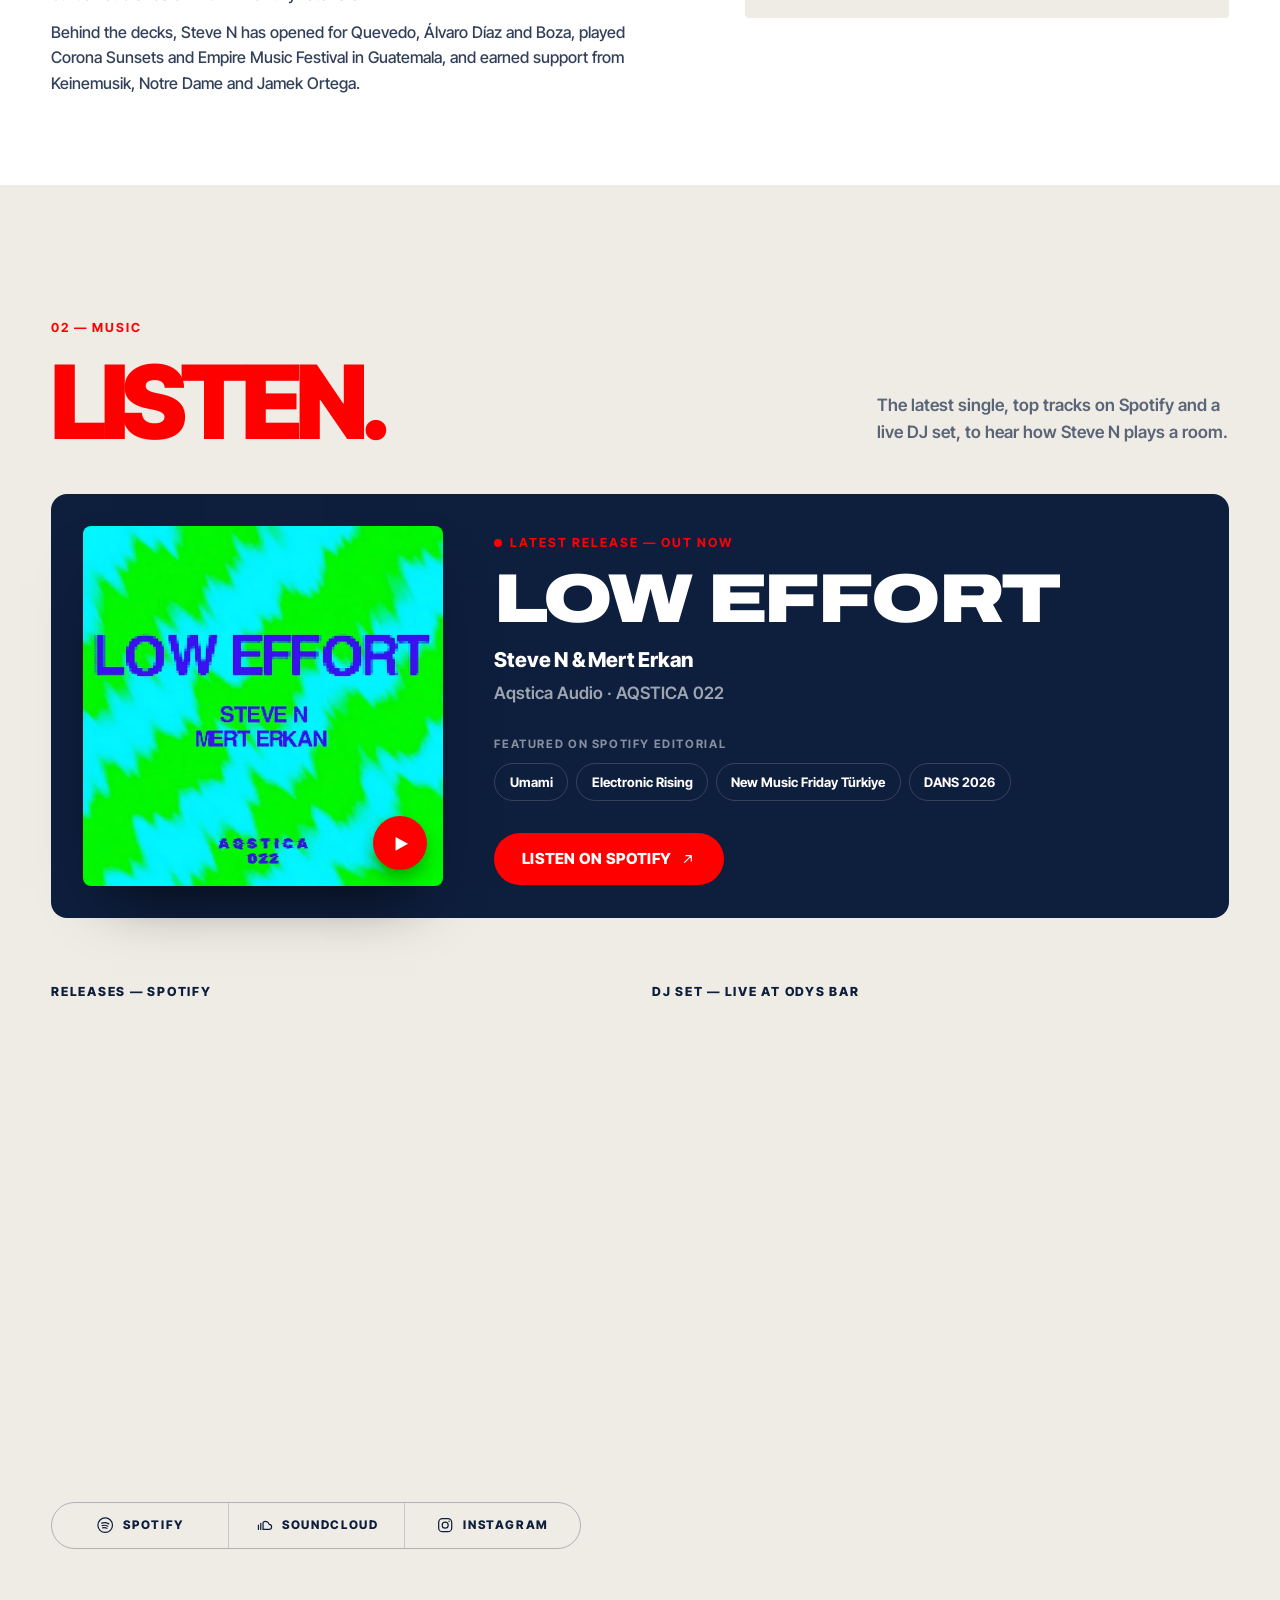
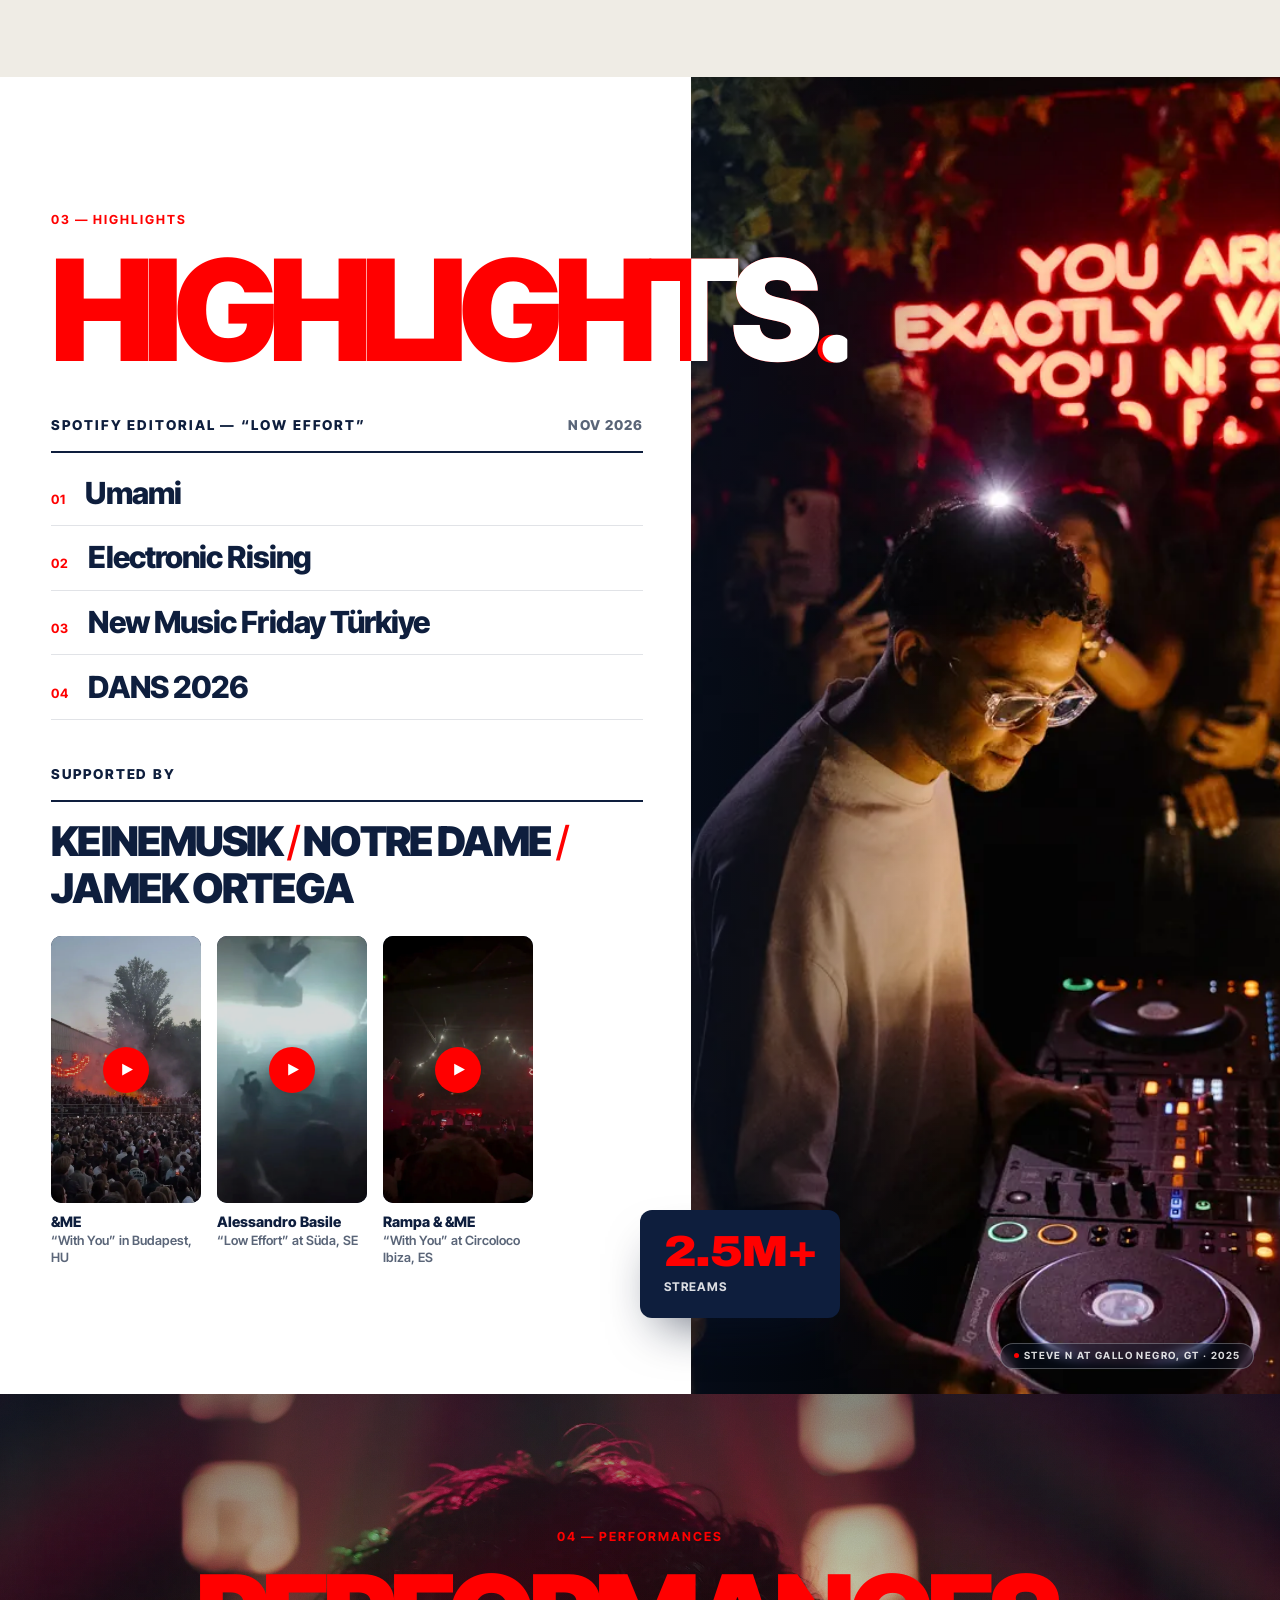
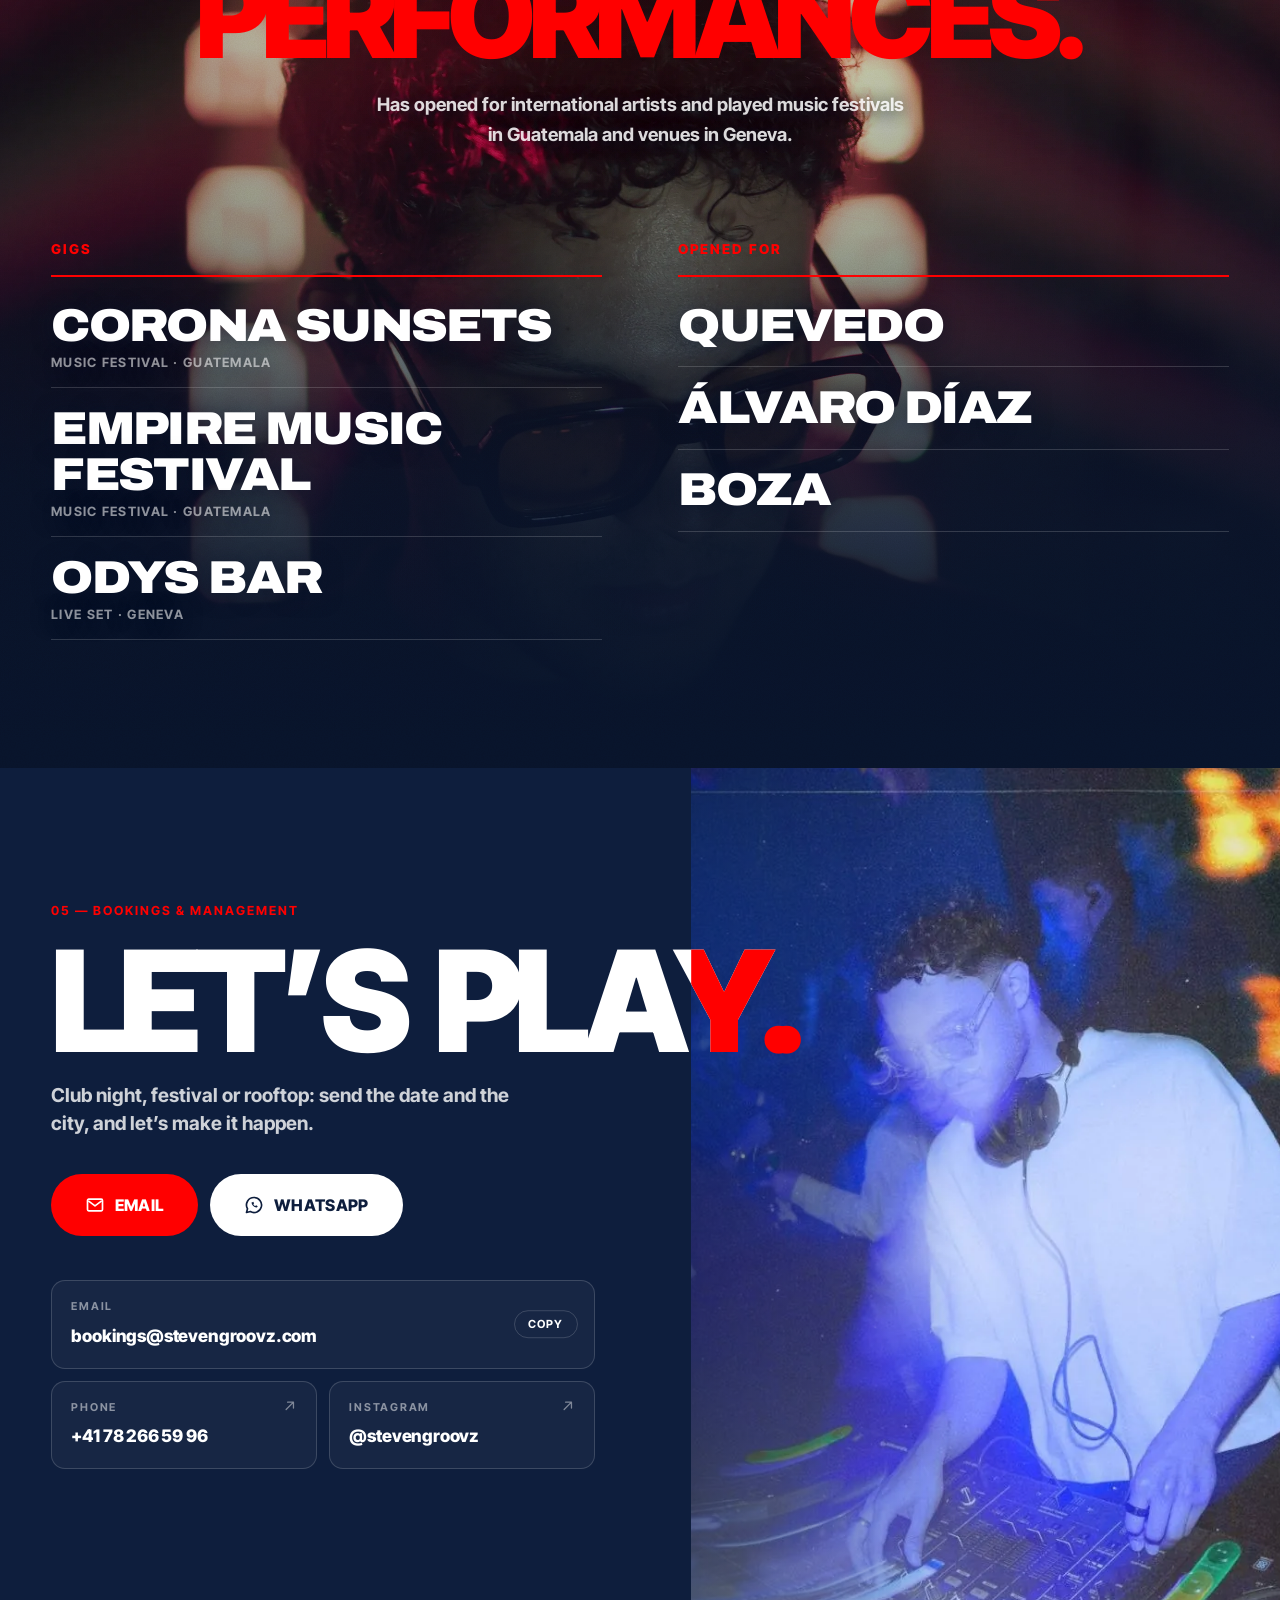
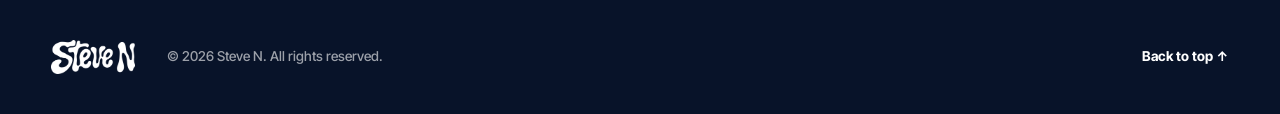
==== commit 23579c7e: "Add files via upload" ====
--- a/presskit/index.html
+++ b/presskit/index.html
@@ -1,416 +1,417 @@
-<!doctype html>
-<html lang="en">
-<head>
-  <meta charset="utf-8">
-  <meta name="viewport" content="width=device-width, initial-scale=1">
-  <title>Steve N — DJ &amp; Producer</title>
-  <meta name="description" content="Steve N is a Latin-born, Geneva-based house &amp; indie dance DJ and producer with 140K+ monthly Spotify listeners. Press kit and bookings.">
-  <meta name="theme-color" content="#0E1E3D">
-
-  <!-- Social share preview -->
-  <meta property="og:type" content="website">
-  <meta property="og:title" content="Steve N — DJ &amp; Producer">
-  <meta property="og:description" content="Latin-born, Geneva-based house &amp; indie dance DJ and producer. 140K+ monthly Spotify listeners. Bookings open.">
-  <!-- After publishing, change og:image and twitter:image to the full address, e.g. https://your-domain.com/assets/img/og-steve-n.jpg -->
-  <meta property="og:image" content="../assets/img/og-steve-n.jpg">
-  <meta property="og:image:width" content="1200">
-  <meta property="og:image:height" content="630">
-  <meta name="twitter:card" content="summary_large_image">
-  <meta name="twitter:image" content="../assets/img/og-steve-n.jpg">
-
-  <link rel="icon" href="../favicon.ico" sizes="48x48">
-  <link rel="icon" type="image/png" sizes="32x32" href="../assets/icons/favicon-32.png">
-  <link rel="apple-touch-icon" href="../assets/icons/apple-touch-icon.png">
-
-  <link rel="preconnect" href="https://fonts.googleapis.com">
-  <link rel="preconnect" href="https://fonts.gstatic.com" crossorigin>
-  <link href="https://fonts.googleapis.com/css2?family=Archivo:wdth,wght@100..125,800..900&family=Inter+Tight:wght@500;600;700;800;900&display=swap" rel="stylesheet">
-  <!-- Start loading the hero photo right away (largest image on first screen) -->
-  <link rel="preload" as="image" href="../assets/img/hero-cutout.webp"
-        imagesrcset="../assets/img/hero-cutout-1000.webp 1000w, ../assets/img/hero-cutout-1400.webp 1400w, ../assets/img/hero-cutout.webp 1874w"
-        imagesizes="(max-width: 900px) 92vw, 55vw" fetchpriority="high">
-  <link rel="stylesheet" href="../css/style.css?v=33">
-</head>
-<body>
-
-  <!-- ============ NAV ============ -->
-  <header class="nav">
-    <div class="nav__inner">
-      <a href="#top" class="nav__logo" aria-label="Steve N — back to top">
-        <img src="../assets/logo/steve-n-logo-navy.webp" alt="Steve N" width="480" height="194">
-      </a>
-      <nav class="nav__links" aria-label="Main">
-        <a href="#about" data-i18n="nav.about">About</a>
-        <a href="#music" data-i18n="nav.music">Music</a>
-        <a href="#highlights" data-i18n="nav.highlights">Highlights</a>
-        <a href="#performances" data-i18n="nav.shows">Shows</a>
-        <a href="#booking" data-i18n="nav.booking">Bookings</a>
-      </nav>
-      <!-- Back to the fan homepage -->
-      <a href="../" class="nav__pill" data-i18n="pk.home">Home</a>
-      <!-- Language switcher (translations live in ../js/i18n.js) -->
-      <div class="lang" role="group" aria-label="Language">
-        <button type="button" data-lang="en" aria-pressed="true">EN</button>
-        <button type="button" data-lang="es" aria-pressed="false">ES</button>
-        <button type="button" data-lang="fr" aria-pressed="false">FR</button>
-      </div>
-    </div>
-  </header>
-
-  <main id="top">
-
-    <!-- ============ HERO ============ -->
-    <section class="hero">
-      <div class="hero__inner">
-        <p class="eyebrow hero__eyebrow" data-i18n="hero.eyebrow"><span class="dot"></span>DJ &amp; Producer — Electronic Press Kit</p>
-        <h1 class="hero__title">Steve&nbsp;N<span class="red">.</span></h1>
-
-        <!-- Transparent cut-out, sits in front of the name -->
-        <img class="hero__photo" src="../assets/img/hero-cutout.webp"
-             srcset="../assets/img/hero-cutout-1000.webp 1000w, ../assets/img/hero-cutout-1400.webp 1400w, ../assets/img/hero-cutout.webp 1874w"
-             sizes="(max-width: 900px) 92vw, 55vw"
-             alt="Portrait of Steve N" width="1874" height="1706" fetchpriority="high">
-
-        <div class="hero__bottom">
-          <div class="hero__copy">
-            <p class="hero__lead" data-i18n="hero.lead">
-              Latin-born, Geneva-based <strong>house &amp; indie dance</strong> DJ and producer
-              with <span class="red">140K+</span> monthly Spotify listeners.
-            </p>
-            <div class="hero__ctas">
-              <a href="#music" class="btn btn--red" data-i18n="hero.listen">Listen</a>
-            </div>
-          </div>
-        </div>
-      </div>
-    </section>
-
-    <!-- ============ KEY NUMBERS ============ -->
-    <section class="stats" aria-label="Key numbers">
-      <div class="container stats__grid">
-        <div class="stat">
-          <span class="stat__num">140K+</span>
-          <span class="stat__label" data-i18n="stats.1">Monthly listeners on Spotify</span>
-        </div>
-        <div class="stat">
-          <span class="stat__num">2.1M+</span>
-          <span class="stat__label" data-i18n="stats.2">Streams on “With&nbsp;You”</span>
-        </div>
-        <div class="stat">
-          <span class="stat__num">250K+</span>
-          <span class="stat__label" data-i18n="stats.3">Streams on “Mirame”</span>
-        </div>
-        <div class="stat">
-          <span class="stat__num">1.7M</span>
-          <span class="stat__label" data-i18n="stats.4">Combined saves on editorial playlists</span>
-        </div>
-      </div>
-      <p class="container stats__note" data-i18n="stats.note">Spotify data as of Nov 2026</p>
-    </section>
-
-    <!-- ============ MARQUEE (genres) — both groups must stay identical for a seamless loop ============ -->
-    <div class="marquee" aria-hidden="true">
-      <div class="marquee__track">
-        <div class="marquee__group">
-          <span>House</span><i>✦</i><span>Indie Dance</span><i>✦</i><span>Indie Tech</span><i>✦</i><span>Melodic House</span><i>✦</i>
-          <span>House</span><i>✦</i><span>Indie Dance</span><i>✦</i><span>Indie Tech</span><i>✦</i><span>Melodic House</span><i>✦</i>
-        </div>
-        <div class="marquee__group">
-          <span>House</span><i>✦</i><span>Indie Dance</span><i>✦</i><span>Indie Tech</span><i>✦</i><span>Melodic House</span><i>✦</i>
-          <span>House</span><i>✦</i><span>Indie Dance</span><i>✦</i><span>Indie Tech</span><i>✦</i><span>Melodic House</span><i>✦</i>
-        </div>
-      </div>
-    </div>
-
-    <!-- ============ ABOUT ============ -->
-    <section class="section section--white section--compact" id="about">
-      <div class="container about">
-        <div class="about__text reveal">
-          <p class="eyebrow" data-i18n="about.eyebrow">01 — About</p>
-          <h2 class="title" data-i18n="about.title">About<span class="red">.</span></h2>
-          <p class="lead" data-i18n="about.lead">
-            Steve N is a Latin-born, Geneva-based DJ and producer moving between
-            house and indie dance: warm, rhythmic and made for the dancefloor.
-          </p>
-          <p data-i18n="about.p1">
-            Latest single <strong>“Low Effort”</strong> with Mert Erkan, out on Aqstica Audio, landed on
-            the Spotify editorial playlists Umami, Electronic Rising, New Music Friday Türkiye and
-            DANS&nbsp;2026. Earlier releases <strong>“With You”</strong> (2.1M+ streams) and
-            <strong>“Mirame”</strong> (250K+) have built an audience of 140K+ monthly listeners.
-          </p>
-          <p data-i18n="about.p2">
-            Behind the decks, Steve N has opened for Quevedo, Álvaro Díaz and Boza, played
-            Corona Sunsets and Empire Music Festival in Guatemala, and earned support from
-            Keinemusik, Notre Dame and Jamek Ortega.
-          </p>
-        </div>
-
-        <aside class="facts reveal" aria-label="Quick facts">
-          <p class="facts__head" data-i18n="facts.head">Quick facts</p>
-          <dl>
-            <div><dt data-i18n="facts.based">Based in</dt><dd data-i18n="facts.basedV">Geneva, Switzerland</dd></div>
-            <div><dt data-i18n="facts.listeners">Monthly listeners</dt><dd data-i18n="facts.listenersV">140K+ on Spotify</dd></div>
-            <div><dt data-i18n="facts.genres">Genres</dt><dd>House · Indie&nbsp;Dance · Indie&nbsp;Tech · Melodic&nbsp;House</dd></div>
-            <div><dt data-i18n="facts.support">Supported by</dt><dd data-i18n="facts.supportV">Keinemusik · Notre&nbsp;Dame · Jamek&nbsp;Ortega &amp;&nbsp;more</dd></div>
-          </dl>
-        </aside>
-      </div>
-    </section>
-
-    <!-- ============ MUSIC ============ -->
-    <section class="section section--cream" id="music">
-      <div class="container">
-        <div class="section-head reveal">
-          <div>
-            <p class="eyebrow" data-i18n="music.eyebrow">02 — Music</p>
-            <h2 class="title" data-i18n="music.title">Listen<span class="red">.</span></h2>
-          </div>
-          <p class="section-head__aside" data-i18n="music.aside">The latest single, top tracks on Spotify and a live DJ set, to hear how Steve N plays a room.</p>
-        </div>
-
-        <!-- Latest release -->
-        <article class="release reveal">
-          <a class="release__art" href="https://open.spotify.com/track/1wea00ieN9teG7W91s9bau" target="_blank" rel="noopener" aria-label="Play “Low Effort” on Spotify">
-            <img src="../assets/img/low-effort-artwork.webp" alt="“Low Effort” single artwork — Steve N, Mert Erkan, Aqstica 022" width="640" height="640" loading="lazy" decoding="async">
-            <span class="release__play" aria-hidden="true"><svg viewBox="0 0 24 24"><path d="M3.5 2.65 20.5 12 3.5 21.35Z"/></svg></span>
-          </a>
-          <div class="release__info">
-            <p class="eyebrow" data-i18n="rel.eyebrow"><span class="dot"></span>Latest release — Out now</p>
-            <h3 class="release__title">Low Effort</h3>
-            <p class="release__artists">Steve N &amp; Mert Erkan</p>
-            <p class="release__label">Aqstica Audio · AQSTICA 022</p>
-            <p class="release__k" data-i18n="rel.k">Featured on Spotify editorial</p>
-            <ul class="release__playlists">
-              <li>Umami</li>
-              <li>Electronic Rising</li>
-              <li>New Music Friday Türkiye</li>
-              <li>DANS 2026</li>
-            </ul>
-            <a class="btn btn--red" href="https://open.spotify.com/track/1wea00ieN9teG7W91s9bau" target="_blank" rel="noopener" data-i18n="rel.btn">Listen on Spotify <svg class="arw" viewBox="0 0 24 24" aria-hidden="true"><path d="M7 17 17 7M9 7h8v8"/></svg></a>
-          </div>
-        </article>
-
-        <div class="music__grid">
-          <div class="embed reveal">
-            <p class="embed__label" data-i18n="embed.spotify">Releases — Spotify</p>
-            <iframe src="https://open.spotify.com/embed/artist/0he1A3HWxtr44Ifk21DNKH?utm_source=generator&amp;theme=0"
-                    width="100%" height="452" frameborder="0" loading="lazy"
-                    allow="autoplay; clipboard-write; encrypted-media; fullscreen; picture-in-picture"
-                    title="Steve N on Spotify"></iframe>
-          </div>
-
-          <div class="embed reveal">
-            <p class="embed__label" data-i18n="embed.dj">DJ set — Live at Odys Bar</p>
-            <iframe src="https://w.soundcloud.com/player/?url=https%3A//soundcloud.com/stevengroovz/steve-n-live-set-odys-bar&amp;color=%23ff0000&amp;auto_play=false&amp;hide_related=true&amp;show_comments=false&amp;show_user=true&amp;show_reposts=false&amp;show_teaser=false&amp;visual=true"
-                    width="100%" height="452" frameborder="0" scrolling="no" loading="lazy" allow="autoplay"
-                    title="Steve N — Live set at Odys Bar (SoundCloud)"></iframe>
-          </div>
-        </div>
-
-        <nav class="music__links reveal" aria-label="Steve N online">
-          <a href="https://open.spotify.com/artist/0he1A3HWxtr44Ifk21DNKH" class="seg" target="_blank" rel="noopener"><svg class="seg__icon" viewBox="0 0 24 24" aria-hidden="true"><circle cx="12" cy="12" r="9.5"/><path d="M7.4 9.4c3.1-1 6.6-.7 9.3.9M8 12.5c2.5-.7 5.2-.5 7.4.8M8.6 15.4c2-.5 4-.3 5.7.6"/></svg><span>Spotify</span></a>
-          <a href="https://soundcloud.com/stevengroovz" class="seg" target="_blank" rel="noopener"><svg class="seg__icon" viewBox="0 0 24 24" aria-hidden="true"><path d="M10.5 17.5h7.7a3.3 3.3 0 0 0 .3-6.6 5 5 0 0 0-8-2.6v9.2Z"/><path d="M7.5 9.5v8M4.5 12v5.5"/></svg><span>SoundCloud</span></a>
-          <a href="https://www.instagram.com/stevengroovz/" class="seg" target="_blank" rel="noopener"><svg class="seg__icon" viewBox="0 0 24 24" aria-hidden="true"><rect x="3.5" y="3.5" width="17" height="17" rx="5"/><circle cx="12" cy="12" r="3.9"/><circle cx="17.1" cy="6.9" r=".9" fill="currentColor" stroke="none"/></svg><span>Instagram</span></a>
-        </nav>
-      </div>
-    </section>
-
-    <!-- ============ HIGHLIGHTS ============ -->
-    <!-- Photo panel bleeds to the right edge with a parallax image; the title runs across onto it -->
-    <section class="section section--white hl" id="highlights">
-      <figure class="hl__photo">
-        <span class="hl__frame">
-          <img src="../assets/img/live-booth-1800.webp"
-               srcset="../assets/img/live-booth-900.webp 900w, ../assets/img/live-booth-1800.webp 1800w"
-               sizes="(max-width: 900px) 100vw, 70vw"
-               alt="Steve N DJing under a red neon sign reading “You are exactly where you need to be”, crowd filming"
-               width="1800" height="2700" loading="lazy" decoding="async">
-        </span>
-        <span class="hl__stamp" data-i18n="hl.stamp">Steve N at Gallo Negro, GT · 2025</span>
-        <figcaption class="hl__badge">
-          <strong>2.5M+</strong>
-          <span data-i18n="hl.badge">Streams</span>
-        </figcaption>
-      </figure>
-
-      <div class="container">
-        <div class="hl__content">
-          <p class="eyebrow" data-i18n="hl.eyebrow">03 — Highlights</p>
-          <h2 class="title hl__title" data-text="Highlights." data-i18n="hl.title">Highlights<span class="red">.</span></h2>
-
-          <div class="block reveal">
-            <h3 class="block__title" data-i18n="hl.editorial">Spotify editorial — “Low Effort” <span>Nov 2026</span></h3>
-            <ul class="playlist">
-              <li><span class="playlist__n">01</span>Umami</li>
-              <li><span class="playlist__n">02</span>Electronic Rising</li>
-              <li><span class="playlist__n">03</span>New Music Friday Türkiye</li>
-              <li><span class="playlist__n">04</span>DANS 2026</li>
-            </ul>
-          </div>
-
-          <div class="block reveal">
-            <h3 class="block__title" data-i18n="hl.supported">Supported by</h3>
-            <p class="support">Keinemusik <i>/</i> Notre Dame <i>/</i> Jamek Ortega</p>
-
-            <!-- Support clips: thumbnail only until clicked, then the YouTube player loads (privacy-enhanced) -->
-            <div class="clips">
-              <a class="clip" href="https://www.youtube.com/shorts/cYGQYgLRR3g" target="_blank" rel="noopener" data-yt="cYGQYgLRR3g">
-                <span class="clip__media">
-                  <img src="../assets/img/support-cYGQYgLRR3g.webp" alt="&amp;ME playing “With You” in Budapest, Hungary" width="540" height="960" loading="lazy" decoding="async">
-                  <span class="clip__play" aria-hidden="true"><svg viewBox="0 0 24 24"><path d="M3.5 2.65 20.5 12 3.5 21.35Z"/></svg></span>
-                </span>
-                <span class="clip__cap"><strong>&amp;ME</strong><span data-i18n="clip.1">“With You” in Budapest, HU</span></span>
-              </a>
-              <a class="clip" href="https://www.youtube.com/shorts/UCE_h8wZhOk" target="_blank" rel="noopener" data-yt="UCE_h8wZhOk">
-                <span class="clip__media">
-                  <img src="../assets/img/support-UCE_h8wZhOk.webp" alt="Alessandro Basile playing “Low Effort” at Süda, Sweden" width="338" height="600" loading="lazy" decoding="async">
-                  <span class="clip__play" aria-hidden="true"><svg viewBox="0 0 24 24"><path d="M3.5 2.65 20.5 12 3.5 21.35Z"/></svg></span>
-                </span>
-                <span class="clip__cap"><strong>Alessandro Basile</strong><span data-i18n="clip.2">“Low Effort” at Süda, SE</span></span>
-              </a>
-              <a class="clip" href="https://www.youtube.com/shorts/1cJCioYvgPY" target="_blank" rel="noopener" data-yt="1cJCioYvgPY">
-                <span class="clip__media">
-                  <img src="../assets/img/support-1cJCioYvgPY.webp" alt="Rampa and &amp;ME playing “With You” at the Circoloco opening in Ibiza, Spain" width="540" height="960" loading="lazy" decoding="async">
-                  <span class="clip__play" aria-hidden="true"><svg viewBox="0 0 24 24"><path d="M3.5 2.65 20.5 12 3.5 21.35Z"/></svg></span>
-                </span>
-                <span class="clip__cap"><strong>Rampa &amp; &amp;ME</strong><span data-i18n="clip.3">“With You” at Circoloco Ibiza, ES</span></span>
-              </a>
-            </div>
-          </div>
-        </div>
-      </div>
-    </section>
-
-    <!-- ============ PERFORMANCES ============ -->
-    <section class="section performances" id="performances">
-      <!-- Background: photo (DSC00738) under a navy gradient + film grain -->
-      <div class="performances__bg" aria-hidden="true">
-        <img src="../assets/img/perf-3200.webp"
-             srcset="../assets/img/perf-1200.webp 1200w, ../assets/img/perf-3200.webp 3200w"
-             sizes="100vw" alt="" width="3200" height="1800" loading="lazy" decoding="async">
-      </div>
-      <div class="container performances__inner">
-        <div class="performances__head reveal">
-          <p class="eyebrow eyebrow--light" data-i18n="perf.eyebrow">04 — Performances</p>
-          <h2 class="title title--xl" data-i18n="perf.title">Performances<span class="red">.</span></h2>
-          <p class="performances__lead" data-i18n="perf.lead">Has opened for international artists and played music festivals in Guatemala and venues in Geneva.</p>
-        </div>
-
-        <div class="performances__grid">
-          <div class="reveal">
-            <p class="performances__label" data-i18n="perf.gigs">Gigs</p>
-            <ul class="bigList">
-              <li>Corona Sunsets <small data-i18n="perf.fest">Music Festival · Guatemala</small></li>
-              <li>Empire Music Festival <small data-i18n="perf.fest">Music Festival · Guatemala</small></li>
-              <li>Odys Bar <small data-i18n="perf.odys">Live set · Geneva</small></li>
-            </ul>
-          </div>
-          <div class="reveal">
-            <p class="performances__label" data-i18n="perf.opened">Opened for</p>
-            <ul class="bigList">
-              <li>Quevedo</li>
-              <li>Álvaro Díaz</li>
-              <li>Boza</li>
-            </ul>
-          </div>
-        </div>
-      </div>
-    </section>
-
-    <!-- ============ BOOKING ============ -->
-    <!-- Same concept as Highlights: parallax photo on the right, title crosses onto it and turns red -->
-    <section class="section hl booking" id="booking">
-      <figure class="hl__photo">
-        <span class="hl__frame">
-          <img src="../assets/img/contact.webp" alt="Steve N behind the decks, mid-mix" width="1137" height="1080" loading="lazy" decoding="async">
-        </span>
-      </figure>
-
-      <div class="container">
-        <div class="hl__content booking__content">
-          <p class="eyebrow" data-i18n="book.eyebrow">05 — Bookings &amp; Management</p>
-          <h2 class="title hl__title" data-text="Let’s play." data-i18n="book.title">Let’s play<span class="red">.</span></h2>
-          <p class="booking__lead" data-i18n="book.lead">Club night, festival or rooftop: send the date and the city, and let’s make it happen.</p>
-
-          <!-- Both open a pre-filled message: your mail app / WhatsApp chat -->
-          <div class="booking__ctas">
-            <a class="btn btn--red btn--lg" data-i18n-msg="mail" href="mailto:stevenmusicmanagement@gmail.com?subject=Booking%20inquiry%20%E2%80%94%20Steve%20N&amp;body=Hi%20Steve%20N%2C%0D%0A%0D%0AWe%27d%20love%20to%20have%20you%20play.%0D%0A%0D%0AEvent%20%2F%20venue%3A%20%0D%0ACity%20%26%20country%3A%20%0D%0ADate%3A%20%0D%0ASet%20time%20%26%20length%3A%20%0D%0ACapacity%3A%20%0D%0AOffer%20%2F%20budget%3A%20%0D%0A%0D%0AThanks%2C%0D%0A">
-              <svg class="btn__icon" viewBox="0 0 24 24" aria-hidden="true"><path d="M3 6.5A1.5 1.5 0 0 1 4.5 5h15A1.5 1.5 0 0 1 21 6.5v11a1.5 1.5 0 0 1-1.5 1.5h-15A1.5 1.5 0 0 1 3 17.5v-11Z" fill="none" stroke="currentColor" stroke-width="2"/><path d="m4 7 8 6 8-6" fill="none" stroke="currentColor" stroke-width="2" stroke-linejoin="round"/></svg>
-              <span data-i18n="book.email">Email</span>
-            </a>
-            <a class="btn btn--light btn--lg" data-i18n-msg="wa" href="https://wa.me/41782665996?text=Hi%20Steve%20N%2C%20we%27d%20love%20to%20have%20you%20play%21%0A%0AEvent%20%2F%20venue%3A%20%0ACity%3A%20%0ADate%3A%20" target="_blank" rel="noopener">
-              <svg class="btn__icon" viewBox="0 0 24 24" aria-hidden="true"><path d="M12 3a9 9 0 0 0-7.8 13.5L3 21l4.6-1.2A9 9 0 1 0 12 3Z" fill="none" stroke="currentColor" stroke-width="2" stroke-linejoin="round"/><path d="M9 8.5c0 3.6 2.9 6.5 6.5 6.5l1-1.6-2-1-1 .9a4 4 0 0 1-2.3-2.3l.9-1-1-2-1.6 1Z" fill="currentColor"/></svg>
-              WhatsApp
-            </a>
-          </div>
-
-          <div class="ctiles">
-            <div class="ctile ctile--wide">
-              <span class="ctile__k" data-i18n="book.email">Email</span>
-              <a class="ctile__v" href="mailto:stevenmusicmanagement@gmail.com">stevenmusicmanagement@gmail.com</a>
-              <button type="button" class="ctile__copy copy" data-copy="stevenmusicmanagement@gmail.com" data-i18n="copy">Copy</button>
-            </div>
-            <a class="ctile" href="tel:+41782665996">
-              <span class="ctile__k" data-i18n="tile.phone">Phone</span>
-              <span class="ctile__v">+41 78 266 59 96</span>
-              <span class="ctile__arrow" aria-hidden="true"><svg class="arw" viewBox="0 0 24 24" aria-hidden="true"><path d="M7 17 17 7M9 7h8v8"/></svg></span>
-            </a>
-            <a class="ctile" href="https://www.instagram.com/stevengroovz/" target="_blank" rel="noopener">
-              <span class="ctile__k">Instagram</span>
-              <span class="ctile__v">@stevengroovz</span>
-              <span class="ctile__arrow" aria-hidden="true"><svg class="arw" viewBox="0 0 24 24" aria-hidden="true"><path d="M7 17 17 7M9 7h8v8"/></svg></span>
-            </a>
-          </div>
-        </div>
-      </div>
-    </section>
-  </main>
-
-  <!-- ============ FOOTER ============ -->
-  <footer class="footer">
-    <div class="container footer__inner">
-      <img src="../assets/logo/steve-n-logo-white.webp" alt="Steve N" class="footer__logo" width="480" height="194" loading="lazy" decoding="async">
-      <p data-i18n="footer.rights">© 2026 Steve N. All rights reserved.</p>
-      <a href="#top" class="footer__top" data-i18n="footer.top">Back to top ↑</a>
-    </div>
-  </footer>
-
-  <script src="../js/i18n.js?v=11"></script>
-  <script>
-    // Safety net: any link to another website always opens in a new tab
-    document.querySelectorAll('a[href^="http"]').forEach(function (a) {
-      if (a.host !== location.host) { a.target = '_blank'; a.rel = 'noopener'; }
-    });
-
-    // Support clips: swap the thumbnail for the YouTube player on click
-    // (without JavaScript the link simply opens the Short on YouTube)
-    document.querySelectorAll('.clip[data-yt]').forEach(function (clip) {
-      clip.addEventListener('click', function (e) {
-        if (clip.classList.contains('is-playing')) { e.preventDefault(); return; }
-        e.preventDefault();
-        var frame = document.createElement('iframe');
-        frame.src = 'https://www.youtube-nocookie.com/embed/' + clip.dataset.yt + '?autoplay=1&playsinline=1&rel=0&modestbranding=1';
-        frame.title = clip.querySelector('img').alt;
-        frame.allow = 'autoplay; encrypted-media; picture-in-picture; fullscreen';
-        frame.allowFullscreen = true;
-        var media = clip.querySelector('.clip__media');
-        media.querySelector('img').remove();
-        media.appendChild(frame);
-        clip.classList.add('is-playing');
-      });
-    });
-
-    // Copy-email button (optional enhancement — the site works without it)
-    document.querySelectorAll('.copy').forEach(function (btn) {
-      btn.addEventListener('click', function () {
-        if (!navigator.clipboard) return;
-        navigator.clipboard.writeText(btn.dataset.copy).then(function () {
-          var L = window.snLabel || function (k, d) { return d; };
-          btn.textContent = L('copied', 'Copied');
-          setTimeout(function () { btn.textContent = L('copy', 'Copy'); }, 1800);
-        });
-      });
-    });
-  </script>
-</body>
-</html>
+<!doctype html>
+<html lang="en">
+<head>
+  <meta charset="utf-8">
+  <meta name="viewport" content="width=device-width, initial-scale=1">
+  <title>Steve N — DJ &amp; Producer</title>
+  <meta name="description" content="Steve N is a Latin-born, Geneva-based house &amp; indie dance DJ and producer with 140K+ monthly Spotify listeners. Press kit and bookings.">
+  <meta name="theme-color" content="#0E1E3D">
+
+  <!-- Social share preview -->
+  <link rel="canonical" href="https://stevengroovz.com/presskit/">
+  <meta property="og:url" content="https://stevengroovz.com/presskit/">
+  <meta property="og:type" content="website">
+  <meta property="og:title" content="Steve N — DJ &amp; Producer">
+  <meta property="og:description" content="Latin-born, Geneva-based house &amp; indie dance DJ and producer. 140K+ monthly Spotify listeners. Bookings open.">
+  <meta property="og:image" content="https://stevengroovz.com/assets/img/og-steve-n.jpg">
+  <meta property="og:image:width" content="1200">
+  <meta property="og:image:height" content="630">
+  <meta name="twitter:card" content="summary_large_image">
+  <meta name="twitter:image" content="https://stevengroovz.com/assets/img/og-steve-n.jpg">
+
+  <link rel="icon" href="../favicon.ico" sizes="48x48">
+  <link rel="icon" type="image/png" sizes="32x32" href="../assets/icons/favicon-32.png">
+  <link rel="apple-touch-icon" href="../assets/icons/apple-touch-icon.png">
+
+  <link rel="preconnect" href="https://fonts.googleapis.com">
+  <link rel="preconnect" href="https://fonts.gstatic.com" crossorigin>
+  <link href="https://fonts.googleapis.com/css2?family=Archivo:wdth,wght@100..125,800..900&family=Inter+Tight:wght@500;600;700;800;900&display=swap" rel="stylesheet">
+  <!-- Start loading the hero photo right away (largest image on first screen) -->
+  <link rel="preload" as="image" href="../assets/img/hero-cutout.webp"
+        imagesrcset="../assets/img/hero-cutout-1000.webp 1000w, ../assets/img/hero-cutout-1400.webp 1400w, ../assets/img/hero-cutout.webp 1874w"
+        imagesizes="(max-width: 900px) 92vw, 55vw" fetchpriority="high">
+  <link rel="stylesheet" href="../css/style.css?v=33">
+</head>
+<body>
+
+  <!-- ============ NAV ============ -->
+  <header class="nav">
+    <div class="nav__inner">
+      <a href="#top" class="nav__logo" aria-label="Steve N — back to top">
+        <img src="../assets/logo/steve-n-logo-navy.webp" alt="Steve N" width="480" height="194">
+      </a>
+      <nav class="nav__links" aria-label="Main">
+        <a href="#about" data-i18n="nav.about">About</a>
+        <a href="#music" data-i18n="nav.music">Music</a>
+        <a href="#highlights" data-i18n="nav.highlights">Highlights</a>
+        <a href="#performances" data-i18n="nav.shows">Shows</a>
+        <a href="#booking" data-i18n="nav.booking">Bookings</a>
+      </nav>
+      <!-- Back to the fan homepage -->
+      <a href="../" class="nav__pill" data-i18n="pk.home">Home</a>
+      <!-- Language switcher (translations live in ../js/i18n.js) -->
+      <div class="lang" role="group" aria-label="Language">
+        <button type="button" data-lang="en" aria-pressed="true">EN</button>
+        <button type="button" data-lang="es" aria-pressed="false">ES</button>
+        <button type="button" data-lang="fr" aria-pressed="false">FR</button>
+      </div>
+    </div>
+  </header>
+
+  <main id="top">
+
+    <!-- ============ HERO ============ -->
+    <section class="hero">
+      <div class="hero__inner">
+        <p class="eyebrow hero__eyebrow" data-i18n="hero.eyebrow"><span class="dot"></span>DJ &amp; Producer — Electronic Press Kit</p>
+        <h1 class="hero__title">Steve&nbsp;N<span class="red">.</span></h1>
+
+        <!-- Transparent cut-out, sits in front of the name -->
+        <img class="hero__photo" src="../assets/img/hero-cutout.webp"
+             srcset="../assets/img/hero-cutout-1000.webp 1000w, ../assets/img/hero-cutout-1400.webp 1400w, ../assets/img/hero-cutout.webp 1874w"
+             sizes="(max-width: 900px) 92vw, 55vw"
+             alt="Portrait of Steve N" width="1874" height="1706" fetchpriority="high">
+
+        <div class="hero__bottom">
+          <div class="hero__copy">
+            <p class="hero__lead" data-i18n="hero.lead">
+              Latin-born, Geneva-based <strong>house &amp; indie dance</strong> DJ and producer
+              with <span class="red">140K+</span> monthly Spotify listeners.
+            </p>
+            <div class="hero__ctas">
+              <a href="#music" class="btn btn--red" data-i18n="hero.listen">Listen</a>
+            </div>
+          </div>
+        </div>
+      </div>
+    </section>
+
+    <!-- ============ KEY NUMBERS ============ -->
+    <section class="stats" aria-label="Key numbers">
+      <div class="container stats__grid">
+        <div class="stat">
+          <span class="stat__num">140K+</span>
+          <span class="stat__label" data-i18n="stats.1">Monthly listeners on Spotify</span>
+        </div>
+        <div class="stat">
+          <span class="stat__num">2.1M+</span>
+          <span class="stat__label" data-i18n="stats.2">Streams on “With&nbsp;You”</span>
+        </div>
+        <div class="stat">
+          <span class="stat__num">250K+</span>
+          <span class="stat__label" data-i18n="stats.3">Streams on “Mirame”</span>
+        </div>
+        <div class="stat">
+          <span class="stat__num">1.7M</span>
+          <span class="stat__label" data-i18n="stats.4">Combined saves on editorial playlists</span>
+        </div>
+      </div>
+      <p class="container stats__note" data-i18n="stats.note">Spotify data as of Nov 2026</p>
+    </section>
+
+    <!-- ============ MARQUEE (genres) — both groups must stay identical for a seamless loop ============ -->
+    <div class="marquee" aria-hidden="true">
+      <div class="marquee__track">
+        <div class="marquee__group">
+          <span>House</span><i>✦</i><span>Indie Dance</span><i>✦</i><span>Indie Tech</span><i>✦</i><span>Melodic House</span><i>✦</i>
+          <span>House</span><i>✦</i><span>Indie Dance</span><i>✦</i><span>Indie Tech</span><i>✦</i><span>Melodic House</span><i>✦</i>
+        </div>
+        <div class="marquee__group">
+          <span>House</span><i>✦</i><span>Indie Dance</span><i>✦</i><span>Indie Tech</span><i>✦</i><span>Melodic House</span><i>✦</i>
+          <span>House</span><i>✦</i><span>Indie Dance</span><i>✦</i><span>Indie Tech</span><i>✦</i><span>Melodic House</span><i>✦</i>
+        </div>
+      </div>
+    </div>
+
+    <!-- ============ ABOUT ============ -->
+    <section class="section section--white section--compact" id="about">
+      <div class="container about">
+        <div class="about__text reveal">
+          <p class="eyebrow" data-i18n="about.eyebrow">01 — About</p>
+          <h2 class="title" data-i18n="about.title">About<span class="red">.</span></h2>
+          <p class="lead" data-i18n="about.lead">
+            Steve N is a Latin-born, Geneva-based DJ and producer moving between
+            house and indie dance: warm, rhythmic and made for the dancefloor.
+          </p>
+          <p data-i18n="about.p1">
+            Latest single <strong>“Low Effort”</strong> with Mert Erkan, out on Aqstica Audio, landed on
+            the Spotify editorial playlists Umami, Electronic Rising, New Music Friday Türkiye and
+            DANS&nbsp;2026. Earlier releases <strong>“With You”</strong> (2.1M+ streams) and
+            <strong>“Mirame”</strong> (250K+) have built an audience of 140K+ monthly listeners.
+          </p>
+          <p data-i18n="about.p2">
+            Behind the decks, Steve N has opened for Quevedo, Álvaro Díaz and Boza, played
+            Corona Sunsets and Empire Music Festival in Guatemala, and earned support from
+            Keinemusik, Notre Dame and Jamek Ortega.
+          </p>
+        </div>
+
+        <aside class="facts reveal" aria-label="Quick facts">
+          <p class="facts__head" data-i18n="facts.head">Quick facts</p>
+          <dl>
+            <div><dt data-i18n="facts.based">Based in</dt><dd data-i18n="facts.basedV">Geneva, Switzerland</dd></div>
+            <div><dt data-i18n="facts.listeners">Monthly listeners</dt><dd data-i18n="facts.listenersV">140K+ on Spotify</dd></div>
+            <div><dt data-i18n="facts.genres">Genres</dt><dd>House · Indie&nbsp;Dance · Indie&nbsp;Tech · Melodic&nbsp;House</dd></div>
+            <div><dt data-i18n="facts.support">Supported by</dt><dd data-i18n="facts.supportV">Keinemusik · Notre&nbsp;Dame · Jamek&nbsp;Ortega &amp;&nbsp;more</dd></div>
+          </dl>
+        </aside>
+      </div>
+    </section>
+
+    <!-- ============ MUSIC ============ -->
+    <section class="section section--cream" id="music">
+      <div class="container">
+        <div class="section-head reveal">
+          <div>
+            <p class="eyebrow" data-i18n="music.eyebrow">02 — Music</p>
+            <h2 class="title" data-i18n="music.title">Listen<span class="red">.</span></h2>
+          </div>
+          <p class="section-head__aside" data-i18n="music.aside">The latest single, top tracks on Spotify and a live DJ set, to hear how Steve N plays a room.</p>
+        </div>
+
+        <!-- Latest release -->
+        <article class="release reveal">
+          <a class="release__art" href="https://open.spotify.com/track/1wea00ieN9teG7W91s9bau" target="_blank" rel="noopener" aria-label="Play “Low Effort” on Spotify">
+            <img src="../assets/img/low-effort-artwork.webp" alt="“Low Effort” single artwork — Steve N, Mert Erkan, Aqstica 022" width="640" height="640" loading="lazy" decoding="async">
+            <span class="release__play" aria-hidden="true"><svg viewBox="0 0 24 24"><path d="M3.5 2.65 20.5 12 3.5 21.35Z"/></svg></span>
+          </a>
+          <div class="release__info">
+            <p class="eyebrow" data-i18n="rel.eyebrow"><span class="dot"></span>Latest release — Out now</p>
+            <h3 class="release__title">Low Effort</h3>
+            <p class="release__artists">Steve N &amp; Mert Erkan</p>
+            <p class="release__label">Aqstica Audio · AQSTICA 022</p>
+            <p class="release__k" data-i18n="rel.k">Featured on Spotify editorial</p>
+            <ul class="release__playlists">
+              <li>Umami</li>
+              <li>Electronic Rising</li>
+              <li>New Music Friday Türkiye</li>
+              <li>DANS 2026</li>
+            </ul>
+            <a class="btn btn--red" href="https://open.spotify.com/track/1wea00ieN9teG7W91s9bau" target="_blank" rel="noopener" data-i18n="rel.btn">Listen on Spotify <svg class="arw" viewBox="0 0 24 24" aria-hidden="true"><path d="M7 17 17 7M9 7h8v8"/></svg></a>
+          </div>
+        </article>
+
+        <div class="music__grid">
+          <div class="embed reveal">
+            <p class="embed__label" data-i18n="embed.spotify">Releases — Spotify</p>
+            <iframe src="https://open.spotify.com/embed/artist/0he1A3HWxtr44Ifk21DNKH?utm_source=generator&amp;theme=0"
+                    width="100%" height="452" frameborder="0" loading="lazy"
+                    allow="autoplay; clipboard-write; encrypted-media; fullscreen; picture-in-picture"
+                    title="Steve N on Spotify"></iframe>
+          </div>
+
+          <div class="embed reveal">
+            <p class="embed__label" data-i18n="embed.dj">DJ set — Live at Odys Bar</p>
+            <iframe src="https://w.soundcloud.com/player/?url=https%3A//soundcloud.com/stevengroovz/steve-n-live-set-odys-bar&amp;color=%23ff0000&amp;auto_play=false&amp;hide_related=true&amp;show_comments=false&amp;show_user=true&amp;show_reposts=false&amp;show_teaser=false&amp;visual=true"
+                    width="100%" height="452" frameborder="0" scrolling="no" loading="lazy" allow="autoplay"
+                    title="Steve N — Live set at Odys Bar (SoundCloud)"></iframe>
+          </div>
+        </div>
+
+        <nav class="music__links reveal" aria-label="Steve N online">
+          <a href="https://open.spotify.com/artist/0he1A3HWxtr44Ifk21DNKH" class="seg" target="_blank" rel="noopener"><svg class="seg__icon" viewBox="0 0 24 24" aria-hidden="true"><circle cx="12" cy="12" r="9.5"/><path d="M7.4 9.4c3.1-1 6.6-.7 9.3.9M8 12.5c2.5-.7 5.2-.5 7.4.8M8.6 15.4c2-.5 4-.3 5.7.6"/></svg><span>Spotify</span></a>
+          <a href="https://soundcloud.com/stevengroovz" class="seg" target="_blank" rel="noopener"><svg class="seg__icon" viewBox="0 0 24 24" aria-hidden="true"><path d="M10.5 17.5h7.7a3.3 3.3 0 0 0 .3-6.6 5 5 0 0 0-8-2.6v9.2Z"/><path d="M7.5 9.5v8M4.5 12v5.5"/></svg><span>SoundCloud</span></a>
+          <a href="https://www.instagram.com/stevengroovz/" class="seg" target="_blank" rel="noopener"><svg class="seg__icon" viewBox="0 0 24 24" aria-hidden="true"><rect x="3.5" y="3.5" width="17" height="17" rx="5"/><circle cx="12" cy="12" r="3.9"/><circle cx="17.1" cy="6.9" r=".9" fill="currentColor" stroke="none"/></svg><span>Instagram</span></a>
+        </nav>
+      </div>
+    </section>
+
+    <!-- ============ HIGHLIGHTS ============ -->
+    <!-- Photo panel bleeds to the right edge with a parallax image; the title runs across onto it -->
+    <section class="section section--white hl" id="highlights">
+      <figure class="hl__photo">
+        <span class="hl__frame">
+          <img src="../assets/img/live-booth-1800.webp"
+               srcset="../assets/img/live-booth-900.webp 900w, ../assets/img/live-booth-1800.webp 1800w"
+               sizes="(max-width: 900px) 100vw, 70vw"
+               alt="Steve N DJing under a red neon sign reading “You are exactly where you need to be”, crowd filming"
+               width="1800" height="2700" loading="lazy" decoding="async">
+        </span>
+        <span class="hl__stamp" data-i18n="hl.stamp">Steve N at Gallo Negro, GT · 2025</span>
+        <figcaption class="hl__badge">
+          <strong>2.5M+</strong>
+          <span data-i18n="hl.badge">Streams</span>
+        </figcaption>
+      </figure>
+
+      <div class="container">
+        <div class="hl__content">
+          <p class="eyebrow" data-i18n="hl.eyebrow">03 — Highlights</p>
+          <h2 class="title hl__title" data-text="Highlights." data-i18n="hl.title">Highlights<span class="red">.</span></h2>
+
+          <div class="block reveal">
+            <h3 class="block__title" data-i18n="hl.editorial">Spotify editorial — “Low Effort” <span>Nov 2026</span></h3>
+            <ul class="playlist">
+              <li><span class="playlist__n">01</span>Umami</li>
+              <li><span class="playlist__n">02</span>Electronic Rising</li>
+              <li><span class="playlist__n">03</span>New Music Friday Türkiye</li>
+              <li><span class="playlist__n">04</span>DANS 2026</li>
+            </ul>
+          </div>
+
+          <div class="block reveal">
+            <h3 class="block__title" data-i18n="hl.supported">Supported by</h3>
+            <p class="support">Keinemusik <i>/</i> Notre Dame <i>/</i> Jamek Ortega</p>
+
+            <!-- Support clips: thumbnail only until clicked, then the YouTube player loads (privacy-enhanced) -->
+            <div class="clips">
+              <a class="clip" href="https://www.youtube.com/shorts/cYGQYgLRR3g" target="_blank" rel="noopener" data-yt="cYGQYgLRR3g">
+                <span class="clip__media">
+                  <img src="../assets/img/support-cYGQYgLRR3g.webp" alt="&amp;ME playing “With You” in Budapest, Hungary" width="540" height="960" loading="lazy" decoding="async">
+                  <span class="clip__play" aria-hidden="true"><svg viewBox="0 0 24 24"><path d="M3.5 2.65 20.5 12 3.5 21.35Z"/></svg></span>
+                </span>
+                <span class="clip__cap"><strong>&amp;ME</strong><span data-i18n="clip.1">“With You” in Budapest, HU</span></span>
+              </a>
+              <a class="clip" href="https://www.youtube.com/shorts/UCE_h8wZhOk" target="_blank" rel="noopener" data-yt="UCE_h8wZhOk">
+                <span class="clip__media">
+                  <img src="../assets/img/support-UCE_h8wZhOk.webp" alt="Alessandro Basile playing “Low Effort” at Süda, Sweden" width="338" height="600" loading="lazy" decoding="async">
+                  <span class="clip__play" aria-hidden="true"><svg viewBox="0 0 24 24"><path d="M3.5 2.65 20.5 12 3.5 21.35Z"/></svg></span>
+                </span>
+                <span class="clip__cap"><strong>Alessandro Basile</strong><span data-i18n="clip.2">“Low Effort” at Süda, SE</span></span>
+              </a>
+              <a class="clip" href="https://www.youtube.com/shorts/1cJCioYvgPY" target="_blank" rel="noopener" data-yt="1cJCioYvgPY">
+                <span class="clip__media">
+                  <img src="../assets/img/support-1cJCioYvgPY.webp" alt="Rampa and &amp;ME playing “With You” at the Circoloco opening in Ibiza, Spain" width="540" height="960" loading="lazy" decoding="async">
+                  <span class="clip__play" aria-hidden="true"><svg viewBox="0 0 24 24"><path d="M3.5 2.65 20.5 12 3.5 21.35Z"/></svg></span>
+                </span>
+                <span class="clip__cap"><strong>Rampa &amp; &amp;ME</strong><span data-i18n="clip.3">“With You” at Circoloco Ibiza, ES</span></span>
+              </a>
+            </div>
+          </div>
+        </div>
+      </div>
+    </section>
+
+    <!-- ============ PERFORMANCES ============ -->
+    <section class="section performances" id="performances">
+      <!-- Background: photo (DSC00738) under a navy gradient + film grain -->
+      <div class="performances__bg" aria-hidden="true">
+        <img src="../assets/img/perf-3200.webp"
+             srcset="../assets/img/perf-1200.webp 1200w, ../assets/img/perf-3200.webp 3200w"
+             sizes="100vw" alt="" width="3200" height="1800" loading="lazy" decoding="async">
+      </div>
+      <div class="container performances__inner">
+        <div class="performances__head reveal">
+          <p class="eyebrow eyebrow--light" data-i18n="perf.eyebrow">04 — Performances</p>
+          <h2 class="title title--xl" data-i18n="perf.title">Performances<span class="red">.</span></h2>
+          <p class="performances__lead" data-i18n="perf.lead">Has opened for international artists and played music festivals in Guatemala and venues in Geneva.</p>
+        </div>
+
+        <div class="performances__grid">
+          <div class="reveal">
+            <p class="performances__label" data-i18n="perf.gigs">Gigs</p>
+            <ul class="bigList">
+              <li>Corona Sunsets <small data-i18n="perf.fest">Music Festival · Guatemala</small></li>
+              <li>Empire Music Festival <small data-i18n="perf.fest">Music Festival · Guatemala</small></li>
+              <li>Odys Bar <small data-i18n="perf.odys">Live set · Geneva</small></li>
+            </ul>
+          </div>
+          <div class="reveal">
+            <p class="performances__label" data-i18n="perf.opened">Opened for</p>
+            <ul class="bigList">
+              <li>Quevedo</li>
+              <li>Álvaro Díaz</li>
+              <li>Boza</li>
+            </ul>
+          </div>
+        </div>
+      </div>
+    </section>
+
+    <!-- ============ BOOKING ============ -->
+    <!-- Same concept as Highlights: parallax photo on the right, title crosses onto it and turns red -->
+    <section class="section hl booking" id="booking">
+      <figure class="hl__photo">
+        <span class="hl__frame">
+          <img src="../assets/img/contact.webp" alt="Steve N behind the decks, mid-mix" width="1137" height="1080" loading="lazy" decoding="async">
+        </span>
+      </figure>
+
+      <div class="container">
+        <div class="hl__content booking__content">
+          <p class="eyebrow" data-i18n="book.eyebrow">05 — Bookings &amp; Management</p>
+          <h2 class="title hl__title" data-text="Let’s play." data-i18n="book.title">Let’s play<span class="red">.</span></h2>
+          <p class="booking__lead" data-i18n="book.lead">Club night, festival or rooftop: send the date and the city, and let’s make it happen.</p>
+
+          <!-- Both open a pre-filled message: your mail app / WhatsApp chat -->
+          <div class="booking__ctas">
+            <a class="btn btn--red btn--lg" data-i18n-msg="mail" href="mailto:bookings@stevengroovz.com?subject=Booking%20inquiry%20%E2%80%94%20Steve%20N&amp;body=Hi%20Steve%20N%2C%0D%0A%0D%0AWe%27d%20love%20to%20have%20you%20play.%0D%0A%0D%0AEvent%20%2F%20venue%3A%20%0D%0ACity%20%26%20country%3A%20%0D%0ADate%3A%20%0D%0ASet%20time%20%26%20length%3A%20%0D%0ACapacity%3A%20%0D%0AOffer%20%2F%20budget%3A%20%0D%0A%0D%0AThanks%2C%0D%0A">
+              <svg class="btn__icon" viewBox="0 0 24 24" aria-hidden="true"><path d="M3 6.5A1.5 1.5 0 0 1 4.5 5h15A1.5 1.5 0 0 1 21 6.5v11a1.5 1.5 0 0 1-1.5 1.5h-15A1.5 1.5 0 0 1 3 17.5v-11Z" fill="none" stroke="currentColor" stroke-width="2"/><path d="m4 7 8 6 8-6" fill="none" stroke="currentColor" stroke-width="2" stroke-linejoin="round"/></svg>
+              <span data-i18n="book.email">Email</span>
+            </a>
+            <a class="btn btn--light btn--lg" data-i18n-msg="wa" href="https://wa.me/41782665996?text=Hi%20Steve%20N%2C%20we%27d%20love%20to%20have%20you%20play%21%0A%0AEvent%20%2F%20venue%3A%20%0ACity%3A%20%0ADate%3A%20" target="_blank" rel="noopener">
+              <svg class="btn__icon" viewBox="0 0 24 24" aria-hidden="true"><path d="M12 3a9 9 0 0 0-7.8 13.5L3 21l4.6-1.2A9 9 0 1 0 12 3Z" fill="none" stroke="currentColor" stroke-width="2" stroke-linejoin="round"/><path d="M9 8.5c0 3.6 2.9 6.5 6.5 6.5l1-1.6-2-1-1 .9a4 4 0 0 1-2.3-2.3l.9-1-1-2-1.6 1Z" fill="currentColor"/></svg>
+              WhatsApp
+            </a>
+          </div>
+
+          <div class="ctiles">
+            <div class="ctile ctile--wide">
+              <span class="ctile__k" data-i18n="book.email">Email</span>
+              <a class="ctile__v" href="mailto:bookings@stevengroovz.com">bookings@stevengroovz.com</a>
+              <button type="button" class="ctile__copy copy" data-copy="bookings@stevengroovz.com" data-i18n="copy">Copy</button>
+            </div>
+            <a class="ctile" href="tel:+41782665996">
+              <span class="ctile__k" data-i18n="tile.phone">Phone</span>
+              <span class="ctile__v">+41 78 266 59 96</span>
+              <span class="ctile__arrow" aria-hidden="true"><svg class="arw" viewBox="0 0 24 24" aria-hidden="true"><path d="M7 17 17 7M9 7h8v8"/></svg></span>
+            </a>
+            <a class="ctile" href="https://www.instagram.com/stevengroovz/" target="_blank" rel="noopener">
+              <span class="ctile__k">Instagram</span>
+              <span class="ctile__v">@stevengroovz</span>
+              <span class="ctile__arrow" aria-hidden="true"><svg class="arw" viewBox="0 0 24 24" aria-hidden="true"><path d="M7 17 17 7M9 7h8v8"/></svg></span>
+            </a>
+          </div>
+        </div>
+      </div>
+    </section>
+  </main>
+
+  <!-- ============ FOOTER ============ -->
+  <footer class="footer">
+    <div class="container footer__inner">
+      <img src="../assets/logo/steve-n-logo-white.webp" alt="Steve N" class="footer__logo" width="480" height="194" loading="lazy" decoding="async">
+      <p data-i18n="footer.rights">© 2026 Steve N. All rights reserved.</p>
+      <a href="#top" class="footer__top" data-i18n="footer.top">Back to top ↑</a>
+    </div>
+  </footer>
+
+  <script src="../js/i18n.js?v=12"></script>
+  <script>
+    // Safety net: any link to another website always opens in a new tab
+    document.querySelectorAll('a[href^="http"]').forEach(function (a) {
+      if (a.host !== location.host) { a.target = '_blank'; a.rel = 'noopener'; }
+    });
+
+    // Support clips: swap the thumbnail for the YouTube player on click
+    // (without JavaScript the link simply opens the Short on YouTube)
+    document.querySelectorAll('.clip[data-yt]').forEach(function (clip) {
+      clip.addEventListener('click', function (e) {
+        if (clip.classList.contains('is-playing')) { e.preventDefault(); return; }
+        e.preventDefault();
+        var frame = document.createElement('iframe');
+        frame.src = 'https://www.youtube-nocookie.com/embed/' + clip.dataset.yt + '?autoplay=1&playsinline=1&rel=0&modestbranding=1';
+        frame.title = clip.querySelector('img').alt;
+        frame.allow = 'autoplay; encrypted-media; picture-in-picture; fullscreen';
+        frame.allowFullscreen = true;
+        var media = clip.querySelector('.clip__media');
+        media.querySelector('img').remove();
+        media.appendChild(frame);
+        clip.classList.add('is-playing');
+      });
+    });
+
+    // Copy-email button (optional enhancement — the site works without it)
+    document.querySelectorAll('.copy').forEach(function (btn) {
+      btn.addEventListener('click', function () {
+        if (!navigator.clipboard) return;
+        navigator.clipboard.writeText(btn.dataset.copy).then(function () {
+          var L = window.snLabel || function (k, d) { return d; };
+          btn.textContent = L('copied', 'Copied');
+          setTimeout(function () { btn.textContent = L('copy', 'Copy'); }, 1800);
+        });
+      });
+    });
+  </script>
+</body>
+</html>
